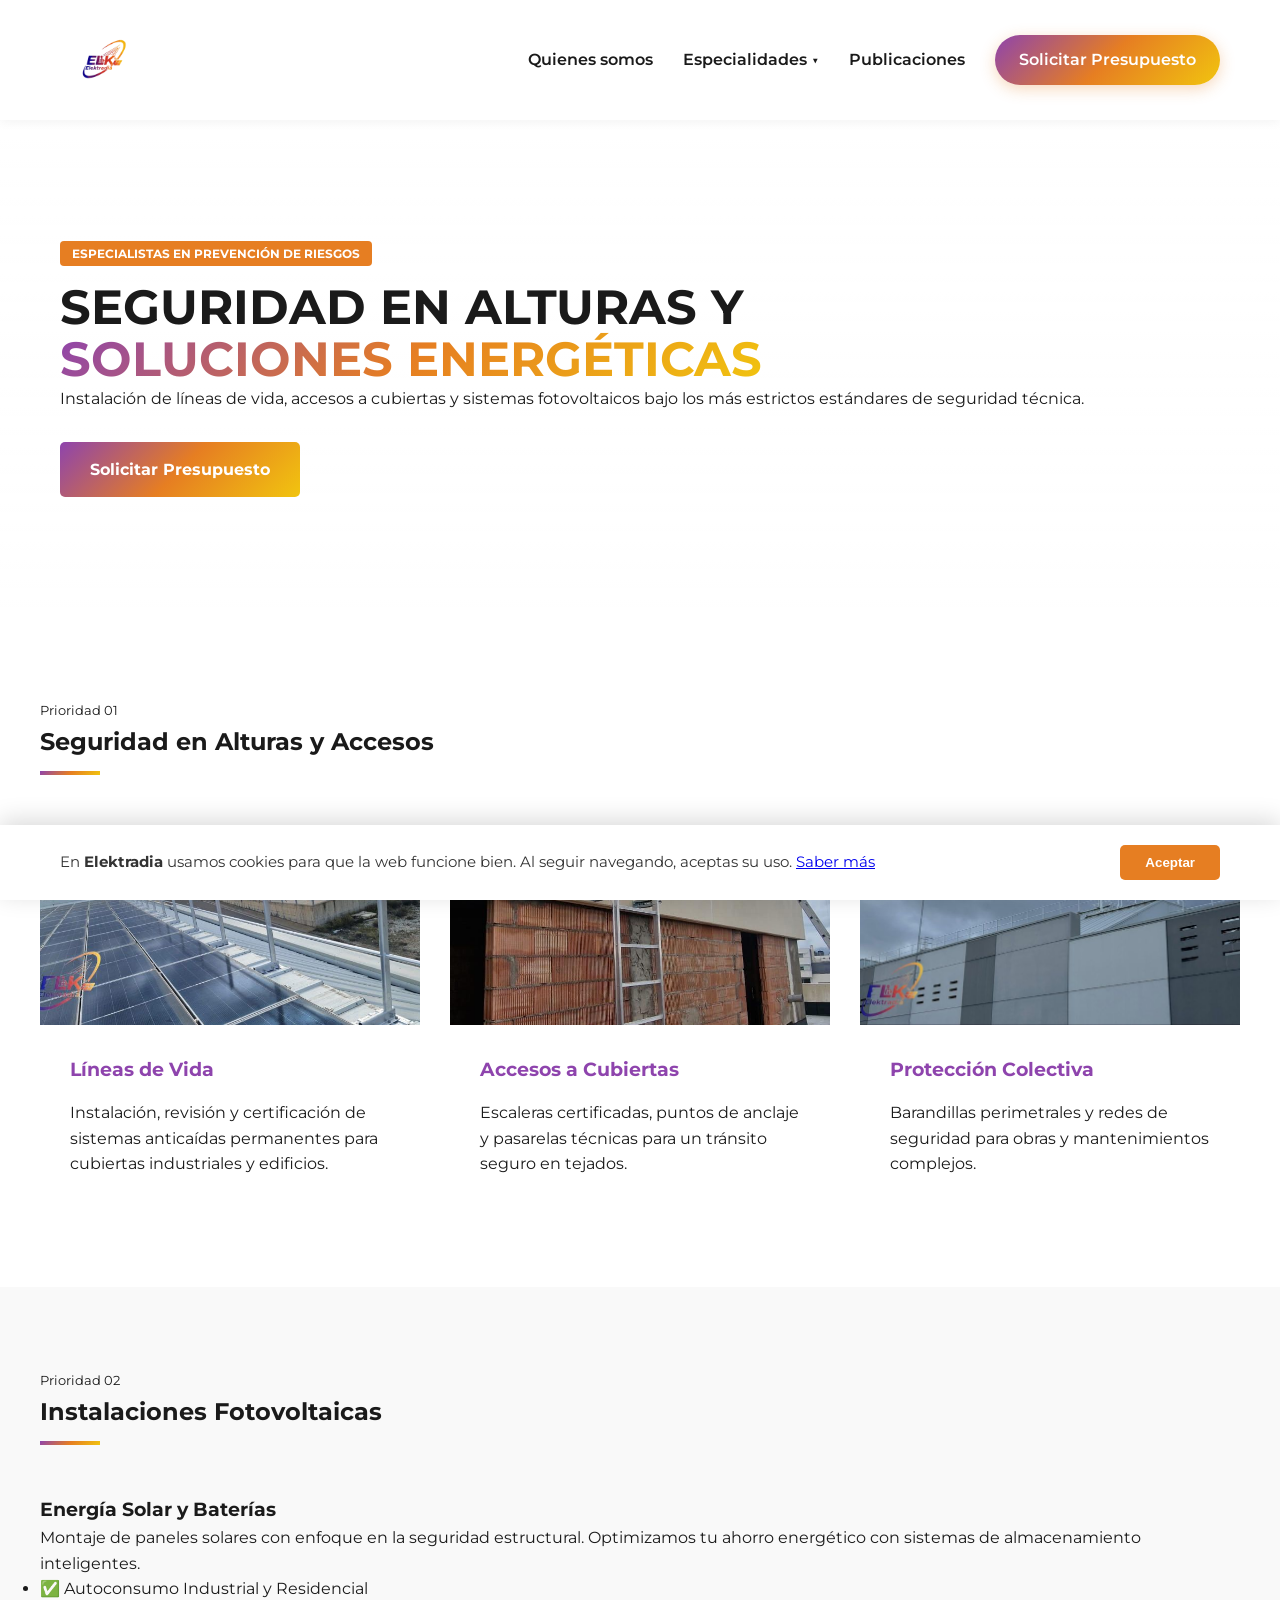
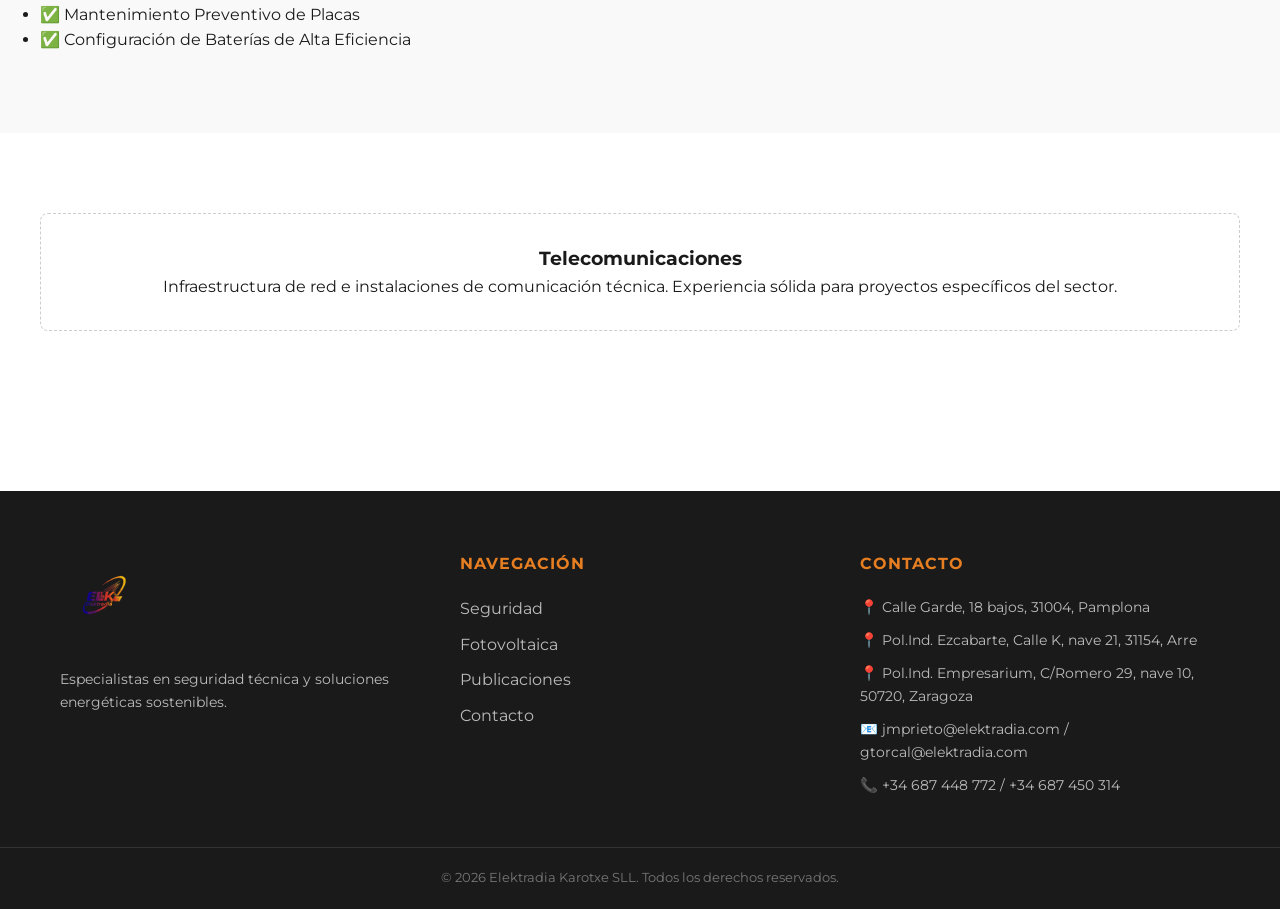
==== index.html @ c8936a76 "Add responsive stylesheet link to index.html" ====
<!DOCTYPE html>
<html lang="es">

<head>
    <meta charset="UTF-8">
    <meta name="viewport" content="width=device-width, initial-scale=1.0">
    <title>Elektradia Karotxe SLL | Seguridad y Energía</title>
    <link rel="stylesheet" href="style.css">
    <link rel="stylesheet" href="responsive.css">
    <link href="https://fonts.googleapis.com/css2?family=Montserrat:wght@400;700&display=swap" rel="stylesheet">
</head>

<body>

    <header>
        <nav class="container">
            <div class="logo-container">
                <a href="index.html">
                    <img src="img/logo.png" alt="Logo Elektradia Karotxe SLL" class="main-logo">
                </a>
            </div>
            <ul class="nav-links">
                <li><a href="quienes_somos.html">Quienes somos</a></li>

                <li class="menu-desplegable">
                    <a href="Especialidades.html">Especialidades<span class="flechita">▼</span></a>
                    <ul class="submenu">
                        <li><a href="seguridad.html">Seguridad en alturas</a></li>
                        <li><a href="fotovoltaica.html">Fotovoltaica</a></li>
                        <li><a href="telecomunicaciones.html">Telecomunicaciones</a></li>
                    </ul>
                </li>

                <li><a href="publicaciones.html">Publicaciones</a></li>
                <li><a href="contacto.html" class="btn-cta-nav">Solicitar Presupuesto</a></li>
            </ul>
        </nav>
    </header>

    <section class="hero">
        <div class="container hero-content">
            <span class="badge">Especialistas en Prevención de Riesgos</span>
            <h1>SEGURIDAD EN ALTURAS Y <br><span>SOLUCIONES ENERGÉTICAS</span></h1>
            <p>Instalación de líneas de vida, accesos a cubiertas y sistemas fotovoltaicos bajo los más estrictos
                estándares de seguridad técnica.</p>
            <div class="hero-actions">
                <a href="contacto.html" class="btn-primary">Solicitar Presupuesto</a>
            </div>
        </div>
    </section>

    <section id="seguridad" class="container section">
        <div class="section-title reveal">
            <small>Prioridad 01</small>
            <h2>Seguridad en Alturas y Accesos</h2>
            <div class="line"></div>
        </div>
        <div class="services-grid">
            <div class="service-card highlight reveal">
                <div class="card-image">
                    <img src="img/barandilla.jpg" alt="Instalacion de Lineas de vida">
                </div>
                <div class="card-content">
                    <h3>Líneas de Vida</h3>
                    <p>Instalación, revisión y certificación de sistemas anticaídas permanentes para cubiertas
                        industriales y edificios.</p>
                </div>
            </div>

            <div class="service-card highlight reveal">
                <div class="card-image">
                    <img src="img/acceso.jpg" alt="Acceso a cubiertas">
                </div>
                <div class="card-content">
                    <h3>Accesos a Cubiertas</h3>
                    <p>Escaleras certificadas, puntos de anclaje y pasarelas técnicas para un tránsito seguro en
                        tejados.</p>
                </div>
            </div>

            <div class="service-card highlight reveal">
                <div class="card-image">
                    <img src="img/protección.jpg" alt="protección">
                </div>
                <div class="card-content">
                    <h3>Protección Colectiva</h3>
                    <p>Barandillas perimetrales y redes de seguridad para obras y mantenimientos complejos.</p>
                </div>
            </div>
        </div>
    </section>

    <section id="fotovoltaica" class="bg-light">
        <div class="container section">
            <div class="section-title">
                <small>Prioridad 02</small>
                <h2>Instalaciones Fotovoltaicas</h2>
                <div class="line"></div>
            </div>
            <div class="solar-flex">
                <div class="solar-text">
                    <h3>Energía Solar y Baterías</h3>
                    <p>Montaje de paneles solares con enfoque en la seguridad estructural. Optimizamos tu ahorro
                        energético con sistemas de almacenamiento inteligentes.</p>
                    <ul class="check-list">
                        <li>✅ Autoconsumo Industrial y Residencial</li>
                        <li>✅ Mantenimiento Preventivo de Placas</li>
                        <li>✅ Configuración de Baterías de Alta Eficiencia</li>
                    </ul>
                </div>
            </div>
        </div>
    </section>

    <section id="telecom" class="container section">
        <div class="telecom-card">
            <h3>Telecomunicaciones</h3>
            <p>Infraestructura de red e instalaciones de comunicación técnica. Experiencia sólida para proyectos
                específicos del sector.</p>
        </div>
    </section>

    <footer class="main-footer">
        <div class="container footer-grid">
            <div class="footer-brand">
                <img src="img/logo.png" alt="Elektradia Logo" class="footer-logo">
                <p>Especialistas en seguridad técnica y soluciones energéticas sostenibles.</p>
            </div>

            <div class="footer-links">
                <h4>Navegación</h4>
                <ul>
                    <li><a href="seguridad.html">Seguridad</a></li>
                    <li><a href="fotovoltaica.html">Fotovoltaica</a></li>
                    <li><a href="publicaciones.html">Publicaciones</a></li>
                    <li><a href="contacto.html">Contacto</a></li>
                </ul>
            </div>

            <div class="footer-contact">
                <h4>Contacto</h4>
                <p>📍 Calle Garde, 18 bajos, 31004, Pamplona</p>
                <p>📍 Pol.Ind. Ezcabarte, Calle K, nave 21, 31154, Arre</p>
                <p>📍 Pol.Ind. Empresarium, C/Romero 29, nave 10, 50720, Zaragoza</p>
                <p>📧 jmprieto@elektradia.com / gtorcal@elektradia.com</p>
                <p>📞 +34 687 448 772 / +34 687 450 314</p>
            </div>
        </div>

        <div class="footer-bottom">
            <div class="container">
                <p>&copy; 2026 Elektradia Karotxe SLL. Todos los derechos reservados.</p>
            </div>
        </div>
    </footer>

    <script src="script.js"></script>

    <div id="cookies-propio" class="cookie-overlay">
        <div class="cookie-container">
            <div class="cookie-text">
                <p>En <strong>Elektradia</strong> usamos cookies para que la web funcione bien. Al seguir navegando,
                    aceptas su uso. <a href="https://www.linkedin.com" target="_blank">Saber más</a></p>
            </div>
            <div class="cookie-buttons">
                <button onclick="aceptarCookiesManual()" class="btn-aceptar">Aceptar</button>
            </div>
        </div>
    </div>
</body>

</html>
---- style.css ----
/* --- 1. PALETA DE COLORES Y VARIABLES --- */
:root {
    --purpura: #8e44ad;
    --naranja: #e67e22;
    --amarillo: #f1c40f;
    --gradiente-logo: linear-gradient(135deg, #8e44ad, #e67e22, #f1c40f);
    --oscuro: #1a1a1a;
    --gris-fondo: #f9f9f9;
    --blanco: #ffffff;
}

/* --- 2. RESET GENERAL --- */
* {
    margin: 0;
    padding: 0;
    box-sizing: border-box;
    scroll-behavior: smooth;
}

body {
    font-family: 'Montserrat', sans-serif;
    color: var(--oscuro);
    line-height: 1.6;
    background-color: var(--blanco);
}

.container {
    max-width: 1200px;
    margin: 0 auto;
    padding: 0 20px;
}

/* --- 3. HEADER Y NAVEGACIÓN (Corregido) --- */
header {
    background-color: var(--blanco);
    padding: 10px 0; /* Un poco menos de padding porque el logo ya es alto */
    position: sticky;
    top: 0;
    z-index: 1000;
    box-shadow: 0 2px 10px rgba(0,0,0,0.05);
}

nav.container {
    display: flex;
    justify-content: space-between; /* Esto empuja el logo a un lado y el menú al otro */
    align-items: center;
    height: 100px; /* Ajusta según el tamaño de tu logo */
}

/* LOGO: Aquí he subido el tamaño a 90px */
.main-logo {
    height: 90px; 
    width: auto;
    display: block;
    transition: transform 0.3s ease;
}

.main-logo:hover {
    transform: scale(1.05);
}

.nav-links {
    list-style: none;
    display: flex;
    align-items: center;
    gap: 30px;
}

.nav-links li a {
    text-decoration: none;
    color: var(--oscuro);
    font-weight: 600;
    font-size: 1rem;
    transition: color 0.3s;
}

.nav-links li a:hover {
    color: var(--naranja);
}

/* BOTÓN DE PRESUPUESTO */
.btn-cta-nav {
    background: var(--gradiente-logo); /* Usa el purpura, naranja y amarillo */
    color: white !important; /* Texto siempre blanco */
    padding: 12px 24px;
    border-radius: 50px; /* Bordes totalmente redondeados */
    font-weight: bold;
    text-decoration: none;
    transition: all 0.3s ease;
    display: inline-block;
    box-shadow: 0 4px 15px rgba(230, 126, 34, 0.3); /* Sombra suave naranja */
}

.btn-cta-nav:hover {
    transform: translateY(-2px); /* Pequeño salto hacia arriba */
    box-shadow: 0 6px 20px rgba(230, 126, 34, 0.4);
    filter: brightness(1.1); /* Brilla un poco más al pasar el ratón */
}

/* --- 4. HERO SECTION --- */
.hero {
    padding: 120px 0;
    background: linear-gradient(rgba(255,255,255,0.85), rgba(255,255,255,0.75)), 
                url('https://images.unsplash.com/photo-1541888946425-d81bb19240f5?q=80&w=1470&auto=format&fit=crop');
    background-size: cover;
    background-position: center;
}

.badge {
    background: var(--naranja);
    color: white;
    padding: 5px 12px;
    border-radius: 4px;
    font-size: 0.75rem;
    font-weight: bold;
    text-transform: uppercase;
}

.hero h1 {
    font-size: 3rem;
    margin-top: 15px;
    line-height: 1.1;
}

.hero h1 span {
    background: var(--gradiente-logo);
    -webkit-background-clip: text;
    -webkit-text-fill-color: transparent;
}

.hero-actions {
    margin-top: 30px;
}

.btn-primary {
    background: var(--gradiente-logo);
    color: white;
    padding: 15px 30px;
    text-decoration: none;
    border-radius: 5px;
    font-weight: bold;
    display: inline-block;
}

/* --- 5. SECCIONES Y SERVICIOS --- */
.section {
    padding: 80px 0;
}

.section-title {
    margin-bottom: 50px;
}

.line {
    width: 60px;
    height: 4px;
    background: var(--gradiente-logo);
    margin-top: 10px;
}

.services-grid {
    display: grid;
    grid-template-columns: repeat(auto-fit, minmax(300px, 1fr));
    gap: 30px;
}

/* --- ESTILOS PARA LAS IMÁGENES EN TARJETAS --- */

.service-card {
    padding: 0; /* Quitamos el padding general para que la imagen llegue al borde */
    overflow: hidden; /* Corta la imagen si sobresale de las esquinas redondeadas */
    display: flex;
    flex-direction: column;
}

.card-image {
    width: 100%;
    height: 200px; /* Altura fija para que todas las fotos se vean iguales */
    overflow: hidden;
}

.card-image img {
    width: 100%;
    height: 100%;
    object-fit: cover; /* Ajusta la foto sin deformarla */
    transition: transform 0.5s ease;
}

.service-card:hover .card-image img {
    transform: scale(1.1); /* Efecto de zoom al pasar el ratón */
}

.card-content {
    padding: 30px; /* Recuperamos el espacio para el texto */
}

.card-content h3 {
    margin-bottom: 15px;
    color: var(--purpura);
}



.bg-light { background-color: var(--gris-fondo); }

/* --- 6. TELECOM Y FOOTER --- */
.telecom-card {
    background: white;
    padding: 30px;
    border-radius: 8px;
    border: 1px dashed #ccc;
    text-align: center;
}

/* --- NUEVO FOOTER PROFESIONAL --- */
.main-footer {
    background-color: var(--oscuro);
    color: white;
    padding: 60px 0 20px;
    margin-top: 80px;
}

.footer-grid {
    display: grid;
    grid-template-columns: repeat(auto-fit, minmax(250px, 1fr));
    gap: 40px;
    margin-bottom: 40px;
}

.footer-logo {
    height: 90px;
    margin-bottom: 20px;
}

.footer-brand p {
    color: #bbb;
    font-size: 0.9rem;
}

.footer-links h4, .footer-contact h4 {
    color: var(--naranja);
    margin-bottom: 20px;
    text-transform: uppercase;
    font-size: 1rem;
    letter-spacing: 1px;
}

.footer-links ul {
    list-style: none;
}

.footer-links ul li {
    margin-bottom: 10px;
}

.footer-links ul li a {
    color: #bbb;
    text-decoration: none;
    transition: color 0.3s;
}

.footer-links ul li a:hover {
    color: var(--amarillo);
}

.footer-contact p {
    color: #bbb;
    margin-bottom: 10px;
    font-size: 0.9rem;
}

.footer-bottom {
    border-top: 1px solid #333;
    padding-top: 20px;
    text-align: center;
    color: #777;
    font-size: 0.8rem;
}

/* --- ANIMACIONES --- */

/* Estado inicial: Invisible y desplazado hacia abajo */
.reveal {
    opacity: 0;
    transform: translateY(30px);
    transition: all 0.8s ease-out;
}

/* Estado activo: Visible y en su posición original (se activará con JS) */
.reveal.active {
    opacity: 1;
    transform: translateY(0);
}

/* Un pequeño retraso para que las tarjetas de servicios aparezcan una tras otra */
.services-grid .service-card:nth-child(2) { transition-delay: 0.2s; }
.services-grid .service-card:nth-child(3) { transition-delay: 0.4s; }

/* --- 7. RESPONSIVE --- */
@media (max-width: 768px) {
    .main-logo { height: 60px; }
    .hero h1 { font-size: 2rem; }
    nav.container { flex-direction: column; gap: 20px; }
}






/* --- ESTILOS AVISO DE COOKIES --- */
.cookie-banner {
    position: fixed;
    bottom: 0;
    left: 0;
    width: 100%;
    background: rgba(26, 26, 26, 0.95);
    color: white;
    padding: 20px 0;
    z-index: 9999;
    display: none; /* Solo se ve si el JS lo dice */
}

.cookie-content {
    max-width: 1200px;
    margin: 0 auto;
    display: flex;
    justify-content: space-between;
    align-items: center;
    padding: 0 20px;
}

.cookie-content p {
    font-size: 0.9rem;
    margin: 0;
    padding-right: 20px;
}

.cookie-content a {
    color: var(--naranja); /* Usando tu color de marca */
    text-decoration: underline;
}

.btn-cookie {
    background: var(--gradiente-logo); /* Aplicando tu gradiente */
    color: white;
    border: none;
    padding: 10px 25px;
    border-radius: 5px;
    cursor: pointer;
    font-weight: bold;
    white-space: nowrap;
    transition: transform 0.2s;
}

.btn-cookie:hover {
    transform: scale(1.05);
}

/* Ajuste para móviles */
@media (max-width: 768px) {
    .cookie-content {
        flex-direction: column;
        text-align: center;
        gap: 15px;
    }
}


.especialidades-container {
    max-width: 800px;
    margin: 40px auto;
}

.acordeon-item {
    border-bottom: 1px solid #eee;
    padding: 15px 0;
    cursor: pointer;
}

/* El título del desplegable */
summary {
    list-style: none; /* Quita la flecha por defecto */
    display: flex;
    justify-content: space-between;
    align-items: center;
    font-size: 1.2rem;
    font-weight: 700;
    color: var(--oscuro);
    padding: 10px;
}

.nav-links li a.active {
    color: var(--purpura);
    border-bottom: 2px solid var(--purpura);
}

/* --- ESTILOS PARA EL MENÚ DESPLEGABLE EN LISTA --- */

.menu-desplegable {
    position: relative; /* Necesario para posicionar el submenú */
}

.submenu {
    position: absolute;
    top: 100%; /* Aparece justo debajo del padre */
    left: 0;
    background-color: var(--blanco);
    box-shadow: 0 8px 15px rgba(0,0,0,0.1);
    list-style: none;
    padding: 10px 0;
    min-width: 220px;
    border-radius: 8px;
    display: none; /* Escondido por defecto */
    z-index: 1000;
}

.submenu li {
    width: 100%;
    padding: 0;
}

.submenu li a {
    color: var(--oscuro) !important;
    padding: 10px 20px !important;
    display: block;
    font-size: 0.9rem;
    border-bottom: none !important; /* Quitamos el subrayado púrpura aquí */
}

.submenu li a:hover {
    background-color: var(--gris-fondo);
    color: var(--purpura) !important;
}

/* El truco mágico: al pasar el ratón por el padre, se muestra el hijo */
.menu-desplegable:hover .submenu {
    display: block;
    animation: fadeIn 0.3s ease;
}

.flechita {
    font-size: 0.7rem;
    margin-left: 5px;
    vertical-align: middle;
}

@keyframes fadeIn {
    from { opacity: 0; transform: translateY(10px); }
    to { opacity: 1; transform: translateY(0); }
}

/* --- NUEVA CABECERA DE SECCIÓN IMPACTANTE --- */

.header-impactante {
    position: relative;
    height: 400px; /* Altura fija para que la foto panorámica encaje */
    overflow: hidden;
    display: flex;
    align-items: flex-end; /* Pone el texto en la parte inferior */
    padding-bottom: 60px;
}

.img-banner {
    position: absolute;
    top: 0;
    left: 0;
    width: 100%;
    height: 100%;
    object-fit: cover; /* Ajusta la foto sin deformarla */
    z-index: 1;
}

.overlay-profundo {
    position: absolute;
    top: 0;
    left: 0;
    width: 100%;
    height: 100%;
    background: linear-gradient(rgba(0,0,0,0.1), rgba(0,0,0,0.6)); /* Gradiente oscuro para que el menú y el texto se lean */
    z-index: 2;
}

.contenido-banner {
    position: relative;
    z-index: 3;
    color: white; /* Texto blanco sobre el fondo oscuro */
    text-shadow: 0 2px 5px rgba(0,0,0,0.3); /* Sombra para que se lea perfecto */
}

.contenido-banner .section-title small {
    color: var(--naranja); /* Resaltamos el pequeño texto */
}

.contenido-banner h2 {
    font-size: 2.8rem;
    color: white;
}

.contenido-banner .line {
    background: var(--naranja); /* Usamos el color de marca */
}

.contenido-banner p {
    font-size: 1.3rem;
    max-width: 600px;
    margin-top: 15px;
    font-weight: 600;
}

/* Ajustes para móviles */
@media (max-width: 768px) {
    .header-impactante { height: 300px; }
    .contenido-banner h2 { font-size: 2rem; }
    .contenido-banner p { font-size: 1rem; }
}

.cookie-overlay {
    position: fixed;
    bottom: -150px; /* Escondido al principio */
    left: 0;
    width: 100%;
    background: #ffffff;
    box-shadow: 0 -5px 25px rgba(0,0,0,0.15);
    z-index: 10000; /* Por encima de TODO */
    padding: 20px 0;
    transition: bottom 0.6s ease-in-out;
}

.cookie-overlay.show {
    bottom: 0; /* Aparece al añadir la clase */
}

.cookie-container {
    max-width: 1200px;
    margin: 0 auto;
    display: flex;
    justify-content: space-between;
    align-items: center;
    padding: 0 20px;
    gap: 20px;
}

.cookie-text p {
    font-size: 0.95rem;
    color: #333;
    margin: 0;
}

.btn-aceptar {
    background: var(--naranja);
    color: white;
    border: none;
    padding: 10px 25px;
    border-radius: 5px;
    font-weight: bold;
    cursor: pointer;
    transition: 0.3s;
}

.btn-aceptar:hover {
    background: var(--purpura);
}

@media (max-width: 768px) {
    .cookie-container { flex-direction: column; text-align: center; }
}
---- responsive.css ----
/* --- CSS ESPECÍFICO PARA MÓVILES (Ancho < 768px) --- */
@media (max-width: 767px) {

    /* --- 1. HEADER Y NAVEGACIÓN --- */
    header {
        padding: 10px 0; /* Menos espacio arriba/abajo */
    }

    nav.container {
        flex-direction: column; /* Apila el logo y el menú uno sobre otro */
        height: auto; /* Que el nav crezca según el contenido */
        gap: 15px; /* Separación entre logo y menú */
        text-align: center;
    }

    /* LOGO: Que sea grande y centrado en móvil */
    .logo-container {
        display: flex;
        justify-content: center; /* Centra el logo */
        width: 100%;
    }

    .main-logo {
        height: 60px; /* Tamaño decente en móvil */
        width: auto;
    }

    /* MENÚ: Que no se pegue al logo y se vea como una lista limpia */
    .nav-links {
        flex-direction: column; /* Apila los enlaces en vertical */
        gap: 10px; /* Separación entre ellos */
        padding: 10px 0;
        width: 100%;
    }

    .nav-links li a {
        font-size: 0.95rem; /* Un poco más pequeño para que quepa */
        display: block; /* Ocupa todo el ancho para que sea fácil pulsar con el dedo */
    }

    /* BOTÓN PRESUPUESTO: Que no flote, que se adapte */
    .btn-cta-nav {
        display: inline-block;
        margin-top: 10px;
        padding: 10px 20px;
        width: 90%; /* Que ocupe casi todo el ancho */
        text-align: center;
    }

    /* --- 2. BANNER DE COOKIES --- */
    /* Lo que pasaba es que no tenía z-index o se veía cortado */
    .cookie-overlay {
        position: fixed;
        bottom: 0;
        left: 0;
        width: 100%;
        padding: 15px 0;
        z-index: 99999; /* Por encima de TODO */
        box-shadow: 0 -3px 15px rgba(0,0,0,0.2);
    }

    .cookie-container {
        flex-direction: column; /* Texto arriba, botón abajo */
        text-align: center;
        gap: 15px; /* Separación entre texto y botón */
        padding: 0 15px;
    }

    .cookie-text p {
        font-size: 0.85rem; /* Un poco más pequeño para que no ocupe 4 líneas */
        line-height: 1.3;
        margin: 0;
    }

    .btn-aceptar {
        width: 80%; /* Botón grande y centrado para fácil pulsación */
        padding: 12px 0;
        text-align: center;
    }

    /* --- 3. SECCIONES (Para evitar desbordes) --- */
    .container {
        max-width: 100%; /* Ocupa todo el ancho */
        padding: 0 15px; /* Margen interior ligero a los lados */
    }

    .card-content h3 {
        font-size: 1.1rem; /* Título de tarjeta más pequeño */
    }
}
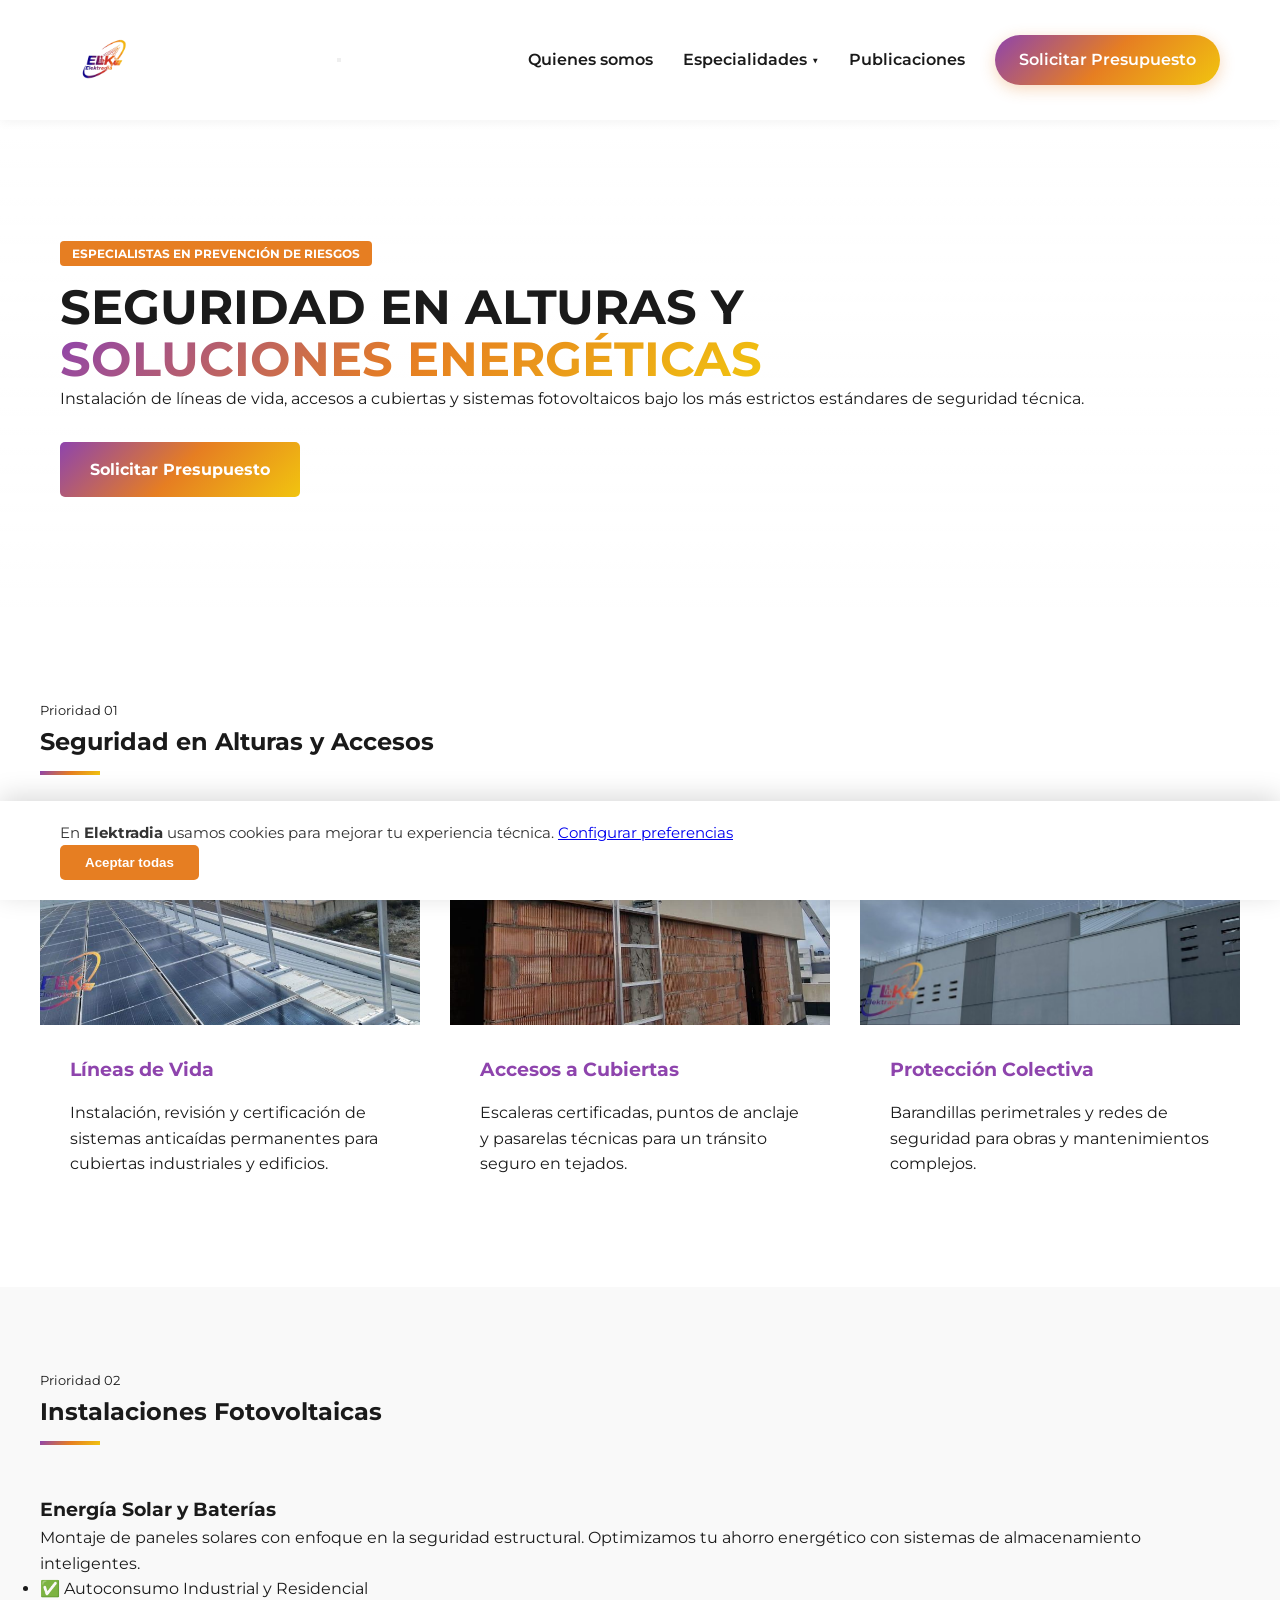
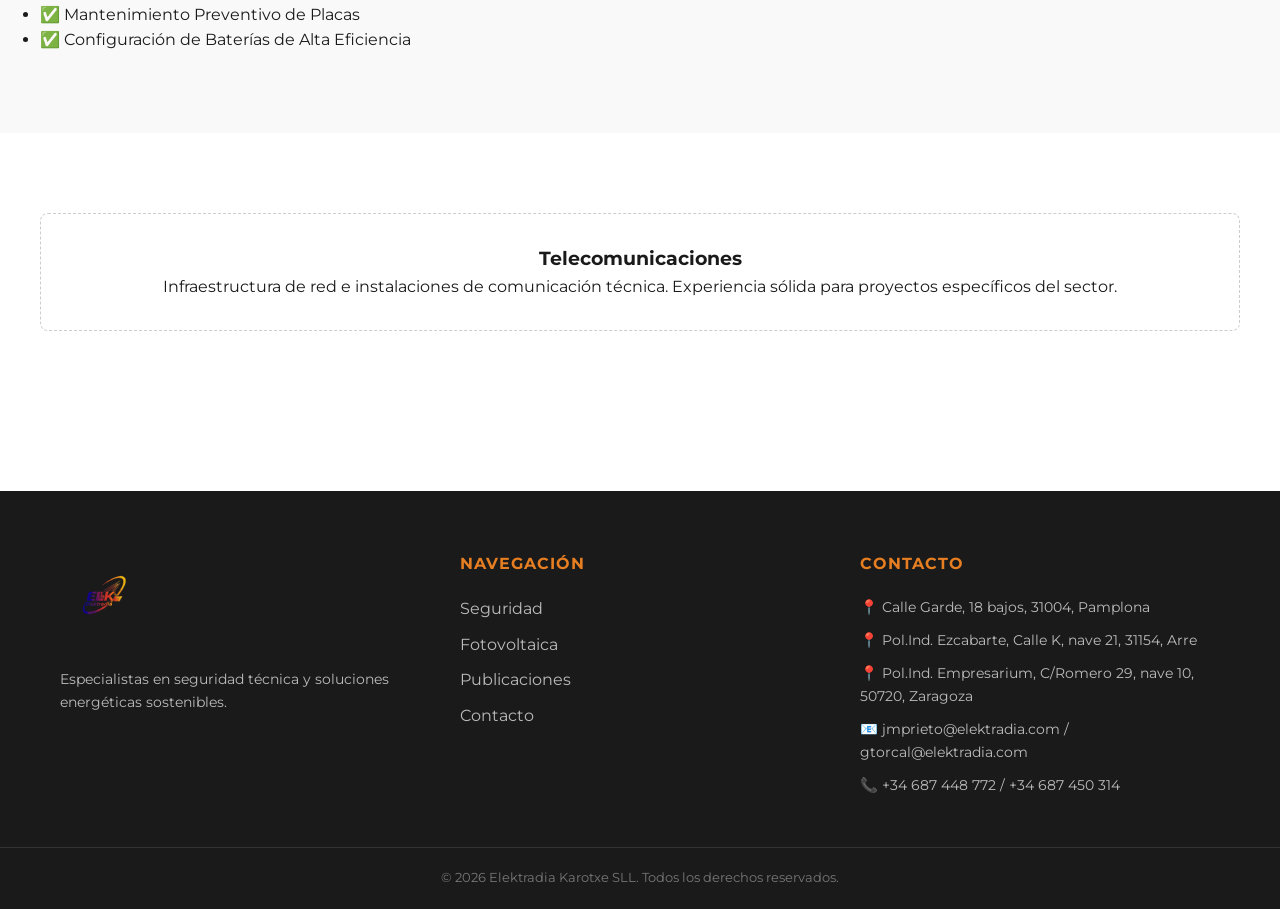
==== commit 71d66b48: "Add Cookiebot script and update cookie consent UI" ====
--- a/index.html
+++ b/index.html
@@ -5,6 +5,10 @@
     <meta charset="UTF-8">
     <meta name="viewport" content="width=device-width, initial-scale=1.0">
     <title>Elektradia Karotxe SLL | Seguridad y Energía</title>
+
+    <script id="Cookiebot" src="https://consent.cookiebot.com/uc.js" data-cbid="79af5a29-07b3-466b-820f-ba06a5086ef7"
+        type="text/javascript"></script>
+
     <link rel="stylesheet" href="style.css">
     <link rel="stylesheet" href="responsive.css">
     <link href="https://fonts.googleapis.com/css2?family=Montserrat:wght@400;700&display=swap" rel="stylesheet">
@@ -19,9 +23,15 @@
                     <img src="img/logo.png" alt="Logo Elektradia Karotxe SLL" class="main-logo">
                 </a>
             </div>
-            <ul class="nav-links">
+
+            <button class="menu-toggle" id="mobile-menu" aria-label="Abrir menú">
+                <span></span>
+                <span></span>
+                <span></span>
+            </button>
+
+            <ul class="nav-links" id="nav-list">
                 <li><a href="quienes_somos.html">Quienes somos</a></li>
-
                 <li class="menu-desplegable">
                     <a href="Especialidades.html">Especialidades<span class="flechita">▼</span></a>
                     <ul class="submenu">
@@ -30,7 +40,6 @@
                         <li><a href="telecomunicaciones.html">Telecomunicaciones</a></li>
                     </ul>
                 </li>
-
                 <li><a href="publicaciones.html">Publicaciones</a></li>
                 <li><a href="contacto.html" class="btn-cta-nav">Solicitar Presupuesto</a></li>
             </ul>
@@ -158,12 +167,30 @@
 
     <div id="cookies-propio" class="cookie-overlay">
         <div class="cookie-container">
-            <div class="cookie-text">
-                <p>En <strong>Elektradia</strong> usamos cookies para que la web funcione bien. Al seguir navegando,
-                    aceptas su uso. <a href="https://www.linkedin.com" target="_blank">Saber más</a></p>
+            <div class="cookie-main-content">
+                <div class="cookie-text">
+                    <p>En <strong>Elektradia</strong> usamos cookies para mejorar tu experiencia técnica.
+                        <a href="javascript:void(0)" onclick="toggleAjustes()">Configurar preferencias</a>
+                    </p>
+                </div>
+                <div class="cookie-buttons">
+                    <button onclick="aceptarCookiesManual(true)" class="btn-aceptar">Aceptar todas</button>
+                </div>
             </div>
-            <div class="cookie-buttons">
-                <button onclick="aceptarCookiesManual()" class="btn-aceptar">Aceptar</button>
+
+            <div id="cookie-ajustes" class="cookie-settings" style="display: none;">
+                <div class="settings-grid">
+                    <div class="setting-item">
+                        <span><strong>Necesarias</strong> (Siempre activas)</span>
+                        <label class="switch"><input type="checkbox" checked disabled><span
+                                class="slider"></span></label>
+                    </div>
+                    <div class="setting-item">
+                        <span><strong>Estadísticas</strong> (Google Analytics)</span>
+                        <label class="switch"><input type="checkbox" id="chk-stats"><span class="slider"></span></label>
+                    </div>
+                </div>
+                <button onclick="aceptarCookiesManual(false)" class="btn-guardar">Guardar selección</button>
             </div>
         </div>
     </div>
--- a/responsive.css
+++ b/responsive.css
@@ -1,90 +1,68 @@
-/* --- CSS ESPECÍFICO PARA MÓVILES (Ancho < 768px) --- */
-@media (max-width: 767px) {
-
-    /* --- 1. HEADER Y NAVEGACIÓN --- */
-    header {
-        padding: 10px 0; /* Menos espacio arriba/abajo */
-    }
-
+@media (max-width: 768px) {
+    /* 1. Header y Logo más compacto */
     nav.container {
-        flex-direction: column; /* Apila el logo y el menú uno sobre otro */
-        height: auto; /* Que el nav crezca según el contenido */
-        gap: 15px; /* Separación entre logo y menú */
-        text-align: center;
-    }
-
-    /* LOGO: Que sea grande y centrado en móvil */
-    .logo-container {
-        display: flex;
-        justify-content: center; /* Centra el logo */
-        width: 100%;
+        height: 70px !important;
+        flex-direction: row !important; /* Mantiene logo a un lado y menú al otro */
+        justify-content: space-between !important;
+        padding: 0 15px !important;
     }
 
     .main-logo {
-        height: 60px; /* Tamaño decente en móvil */
-        width: auto;
+        height: 45px !important;
     }
 
-    /* MENÚ: Que no se pegue al logo y se vea como una lista limpia */
-    .nav-links {
-        flex-direction: column; /* Apila los enlaces en vertical */
-        gap: 10px; /* Separación entre ellos */
-        padding: 10px 0;
-        width: 100%;
+    /* 2. El Botón de las 3 rayitas */
+    .menu-toggle {
+        display: flex !important;
+        flex-direction: column;
+        gap: 5px;
+        background: none;
+        border: none;
+        cursor: pointer;
     }
 
-    .nav-links li a {
-        font-size: 0.95rem; /* Un poco más pequeño para que quepa */
-        display: block; /* Ocupa todo el ancho para que sea fácil pulsar con el dedo */
+    .menu-toggle span {
+        width: 25px;
+        height: 3px;
+        background: #1a1a1a;
+        border-radius: 2px;
+        transition: 0.3s;
     }
 
-    /* BOTÓN PRESUPUESTO: Que no flote, que se adapte */
-    .btn-cta-nav {
-        display: inline-block;
-        margin-top: 10px;
-        padding: 10px 20px;
-        width: 90%; /* Que ocupe casi todo el ancho */
-        text-align: center;
+    /* 3. El Menú que aparece desde el lado */
+    .nav-links {
+        position: fixed;
+        top: 0;
+        right: -100%; /* Escondido a la derecha */
+        height: 100vh;
+        width: 250px;
+        background: white;
+        flex-direction: column !important;
+        align-items: flex-start !important;
+        padding: 80px 30px !important;
+        gap: 20px !important;
+        transition: 0.4s ease-in-out;
+        box-shadow: -5px 0 15px rgba(0,0,0,0.1);
+        z-index: 2000;
     }
 
-    /* --- 2. BANNER DE COOKIES --- */
-    /* Lo que pasaba es que no tenía z-index o se veía cortado */
-    .cookie-overlay {
-        position: fixed;
-        bottom: 0;
-        left: 0;
-        width: 100%;
-        padding: 15px 0;
-        z-index: 99999; /* Por encima de TODO */
-        box-shadow: 0 -3px 15px rgba(0,0,0,0.2);
+    .nav-links.show {
+        right: 0; /* Se muestra al activar 'show' */
     }
 
-    .cookie-container {
-        flex-direction: column; /* Texto arriba, botón abajo */
-        text-align: center;
-        gap: 15px; /* Separación entre texto y botón */
-        padding: 0 15px;
+    /* 4. Cookies "Slim" para que no molesten */
+    .cookie-overlay {
+        padding: 10px 0 !important;
     }
-
+    
     .cookie-text p {
-        font-size: 0.85rem; /* Un poco más pequeño para que no ocupe 4 líneas */
-        line-height: 1.3;
-        margin: 0;
+        font-size: 0.75rem !important;
+        margin-bottom: 10px;
     }
 
     .btn-aceptar {
-        width: 80%; /* Botón grande y centrado para fácil pulsación */
-        padding: 12px 0;
-        text-align: center;
+        padding: 8px 20px !important;
+        font-size: 0.8rem !important;
+        width: auto !important;
     }
-
-    /* --- 3. SECCIONES (Para evitar desbordes) --- */
-    .container {
-        max-width: 100%; /* Ocupa todo el ancho */
-        padding: 0 15px; /* Margen interior ligero a los lados */
-    }
-
-    .card-content h3 {
-        font-size: 1.1rem; /* Título de tarjeta más pequeño */
-    }
-}+}
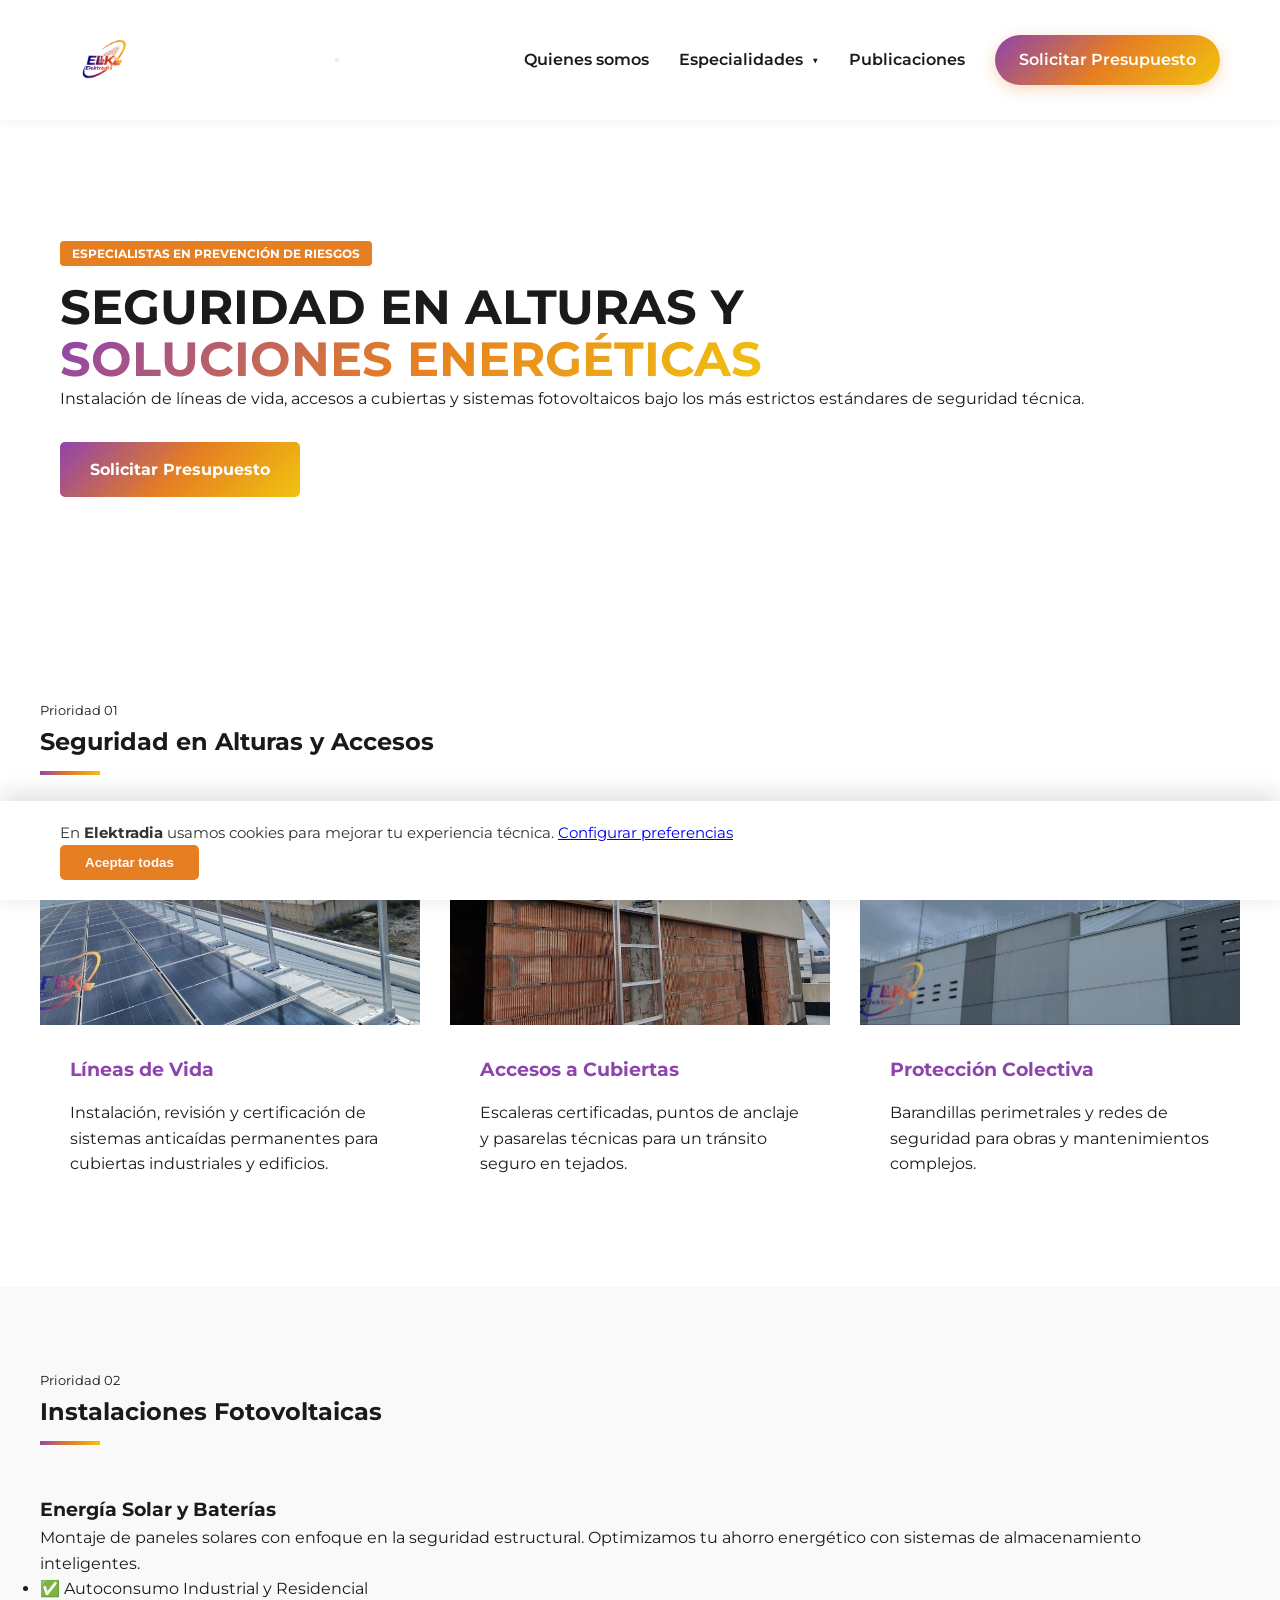
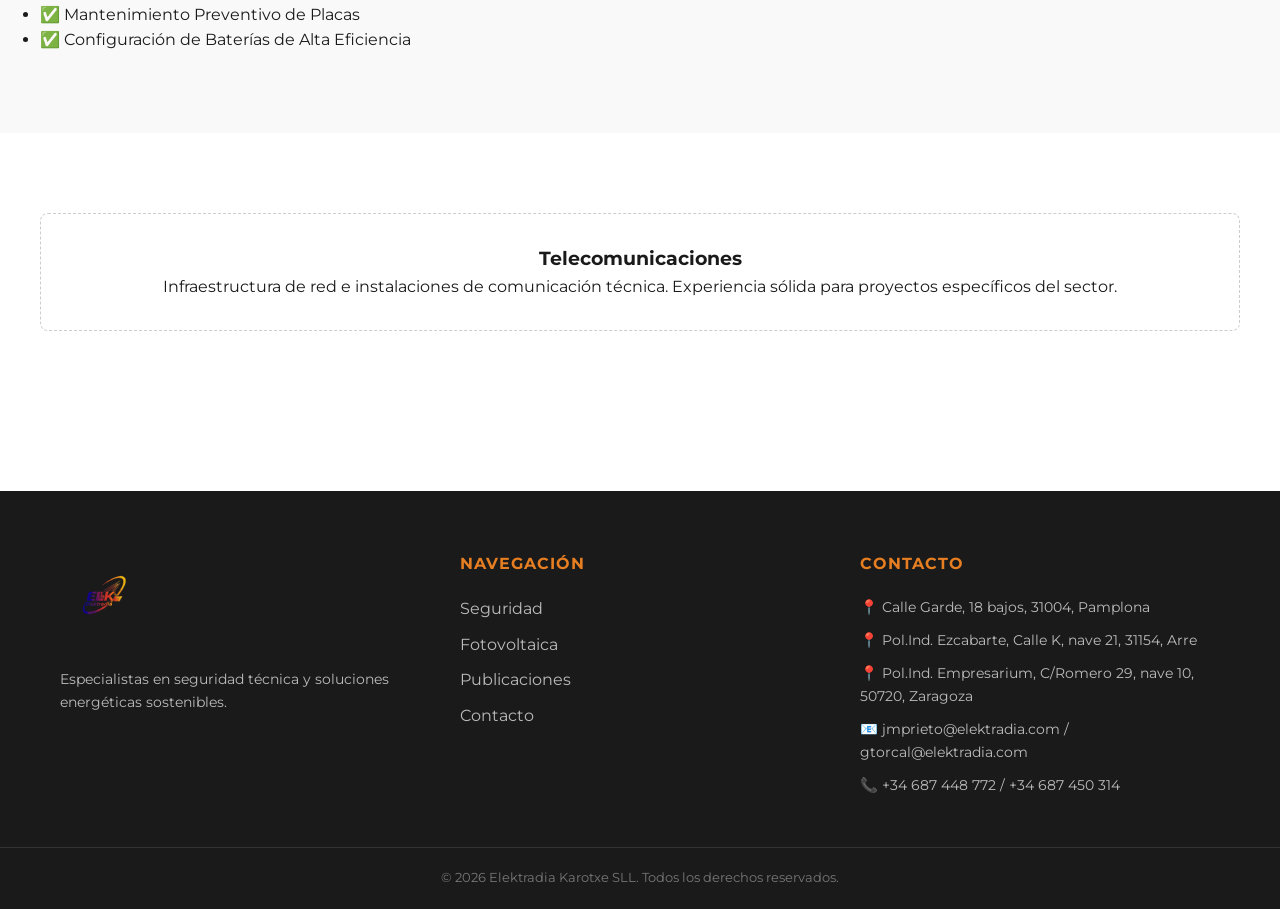
==== commit d7f7c567: "Update navigation link for Especialidades" ====
--- a/index.html
+++ b/index.html
@@ -33,7 +33,7 @@
             <ul class="nav-links" id="nav-list">
                 <li><a href="quienes_somos.html">Quienes somos</a></li>
                 <li class="menu-desplegable">
-                    <a href="Especialidades.html">Especialidades<span class="flechita">▼</span></a>
+                    <a href="javascript:void(0)" id="toggle-especialidades">Especialidades <span class="flechita">▼</span></a>
                     <ul class="submenu">
                         <li><a href="seguridad.html">Seguridad en alturas</a></li>
                         <li><a href="fotovoltaica.html">Fotovoltaica</a></li>
--- a/responsive.css
+++ b/responsive.css
@@ -1,4 +1,23 @@
 @media (max-width: 768px) {
+
+    .menu-toggle.is-active span:nth-child(1) {
+        transform: translateY(8px) rotate(45deg);
+        background: var(--naranja) !important;
+    }
+
+    .menu-toggle.is-active span:nth-child(2) {
+        opacity: 0;
+    }
+
+    .menu-toggle.is-active span:nth-child(3) {
+        transform: translateY(-8px) rotate(-45deg);
+        background: var(--naranja) !important;
+    }
+
+    .menu-toggle.is-active span {
+        background: var(--naranja) !important; /* O el color que prefieras para que se vea claro */
+    }
+    
     /* 1. Header y Logo más compacto */
     nav.container {
         height: 70px !important;
@@ -19,6 +38,10 @@
         background: none;
         border: none;
         cursor: pointer;
+        position: fixed !important; /* SE QUEDA FIJO AL NAVEGAR */
+        top: 25px;
+        right: 20px;
+        z-index: 10000 !important; /* EL VALOR MÁS ALTO */
     }
 
     .menu-toggle span {
@@ -33,21 +56,39 @@
     .nav-links {
         position: fixed;
         top: 0;
-        right: -100%; /* Escondido a la derecha */
+        right: -100%; /* ESCONDIDO */
         height: 100vh;
-        width: 250px;
+        width: 280px;
         background: white;
         flex-direction: column !important;
         align-items: flex-start !important;
-        padding: 80px 30px !important;
-        gap: 20px !important;
+        padding: 100px 30px !important; /* ESPACIO PARA QUE LA X NO TAPE EL TEXTO */
+        gap: 25px !important;
         transition: 0.4s ease-in-out;
         box-shadow: -5px 0 15px rgba(0,0,0,0.1);
-        z-index: 2000;
+        z-index: 9999 !important; /* POR DEBAJO DE LA X */
+    }
+
+    .submenu {
+        display: none; /* Por defecto escondido */
+        list-style: none;
+        padding-left: 20px;
+        background: #f4f4f4;
+    }
+
+    /* Cuando el padre tenga la clase 'open', mostramos el hijo */
+    .menu-desplegable.open .submenu {
+        display: block !important;
+    }
+    
+    /* Opcional: que la flechita gire al abrir */
+    .menu-desplegable.open .flechita {
+        transform: rotate(180deg);
+        display: inline-block;
     }
 
     .nav-links.show {
-        right: 0; /* Se muestra al activar 'show' */
+        right: 0; /* APARECE */
     }
 
     /* 4. Cookies "Slim" para que no molesten */
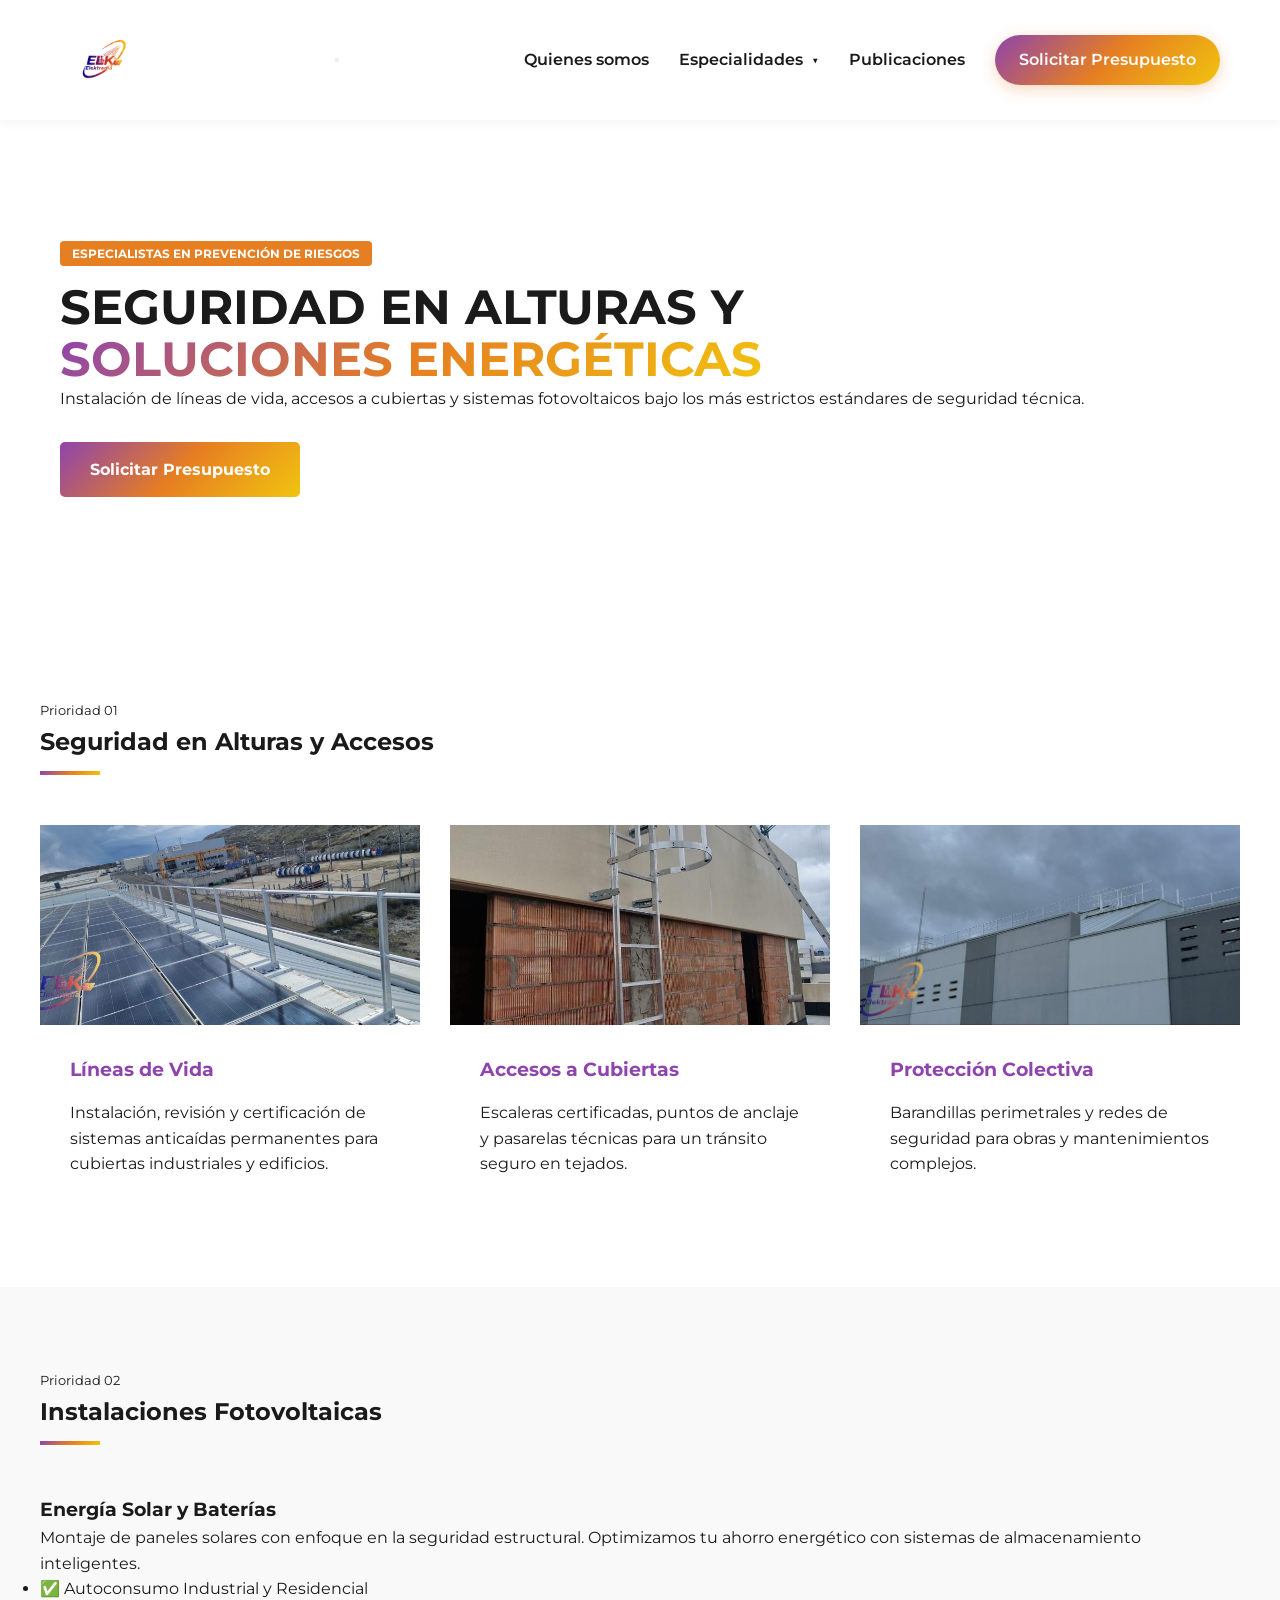
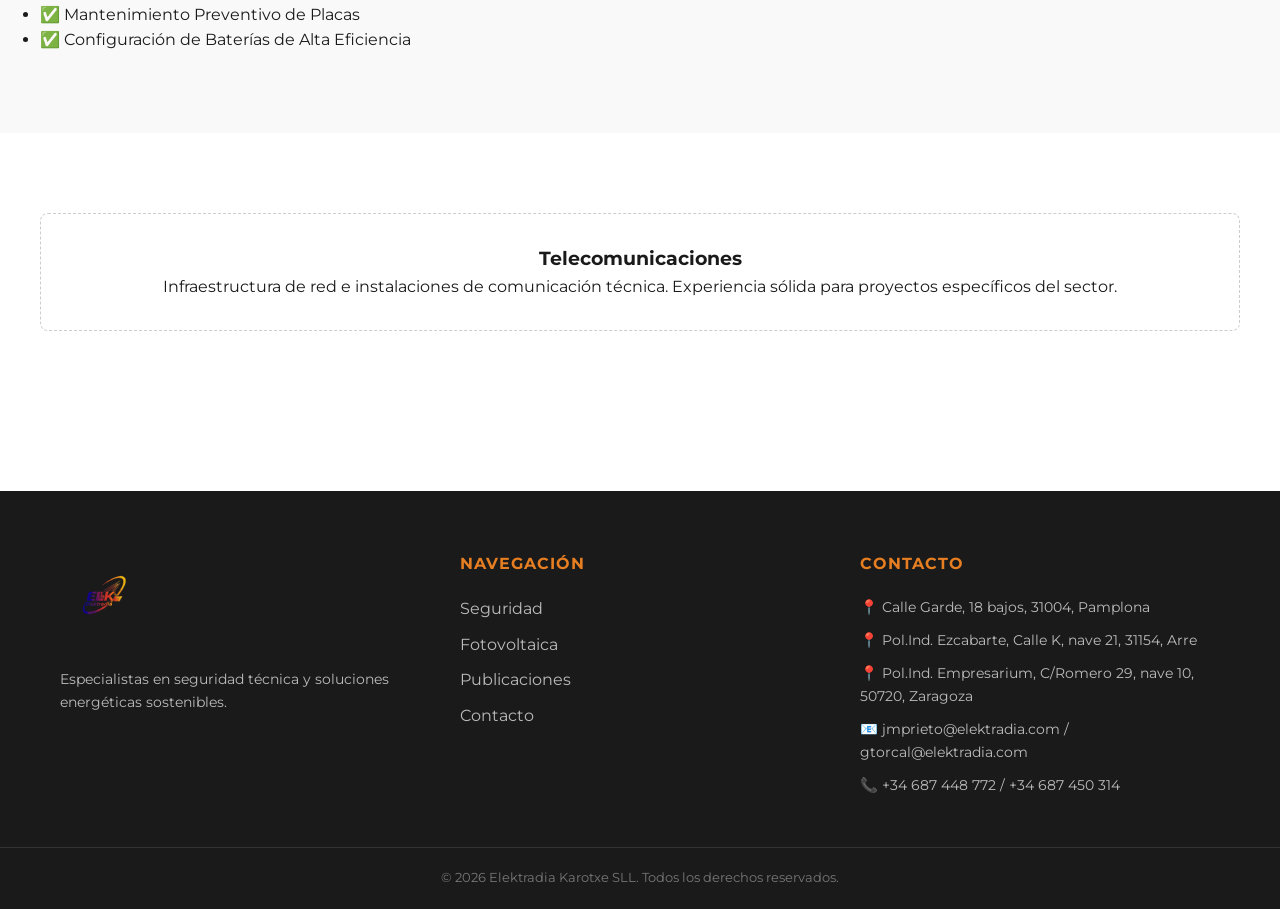
==== commit 3a802b85: "Update index.html" ====
--- a/index.html
+++ b/index.html
@@ -165,35 +165,6 @@
 
     <script src="script.js"></script>
 
-    <div id="cookies-propio" class="cookie-overlay">
-        <div class="cookie-container">
-            <div class="cookie-main-content">
-                <div class="cookie-text">
-                    <p>En <strong>Elektradia</strong> usamos cookies para mejorar tu experiencia técnica.
-                        <a href="javascript:void(0)" onclick="toggleAjustes()">Configurar preferencias</a>
-                    </p>
-                </div>
-                <div class="cookie-buttons">
-                    <button onclick="aceptarCookiesManual(true)" class="btn-aceptar">Aceptar todas</button>
-                </div>
-            </div>
-
-            <div id="cookie-ajustes" class="cookie-settings" style="display: none;">
-                <div class="settings-grid">
-                    <div class="setting-item">
-                        <span><strong>Necesarias</strong> (Siempre activas)</span>
-                        <label class="switch"><input type="checkbox" checked disabled><span
-                                class="slider"></span></label>
-                    </div>
-                    <div class="setting-item">
-                        <span><strong>Estadísticas</strong> (Google Analytics)</span>
-                        <label class="switch"><input type="checkbox" id="chk-stats"><span class="slider"></span></label>
-                    </div>
-                </div>
-                <button onclick="aceptarCookiesManual(false)" class="btn-guardar">Guardar selección</button>
-            </div>
-        </div>
-    </div>
 </body>
 
 </html>
--- a/responsive.css
+++ b/responsive.css
@@ -70,15 +70,16 @@
     }
 
     .submenu {
-        display: none; /* Por defecto escondido */
-        list-style: none;
-        padding-left: 20px;
-        background: #f4f4f4;
+        display: none !important; 
+        width: 100%;
+        padding-left: 20px !important;
+        background: #f9f9f9;
     }
 
-    /* Cuando el padre tenga la clase 'open', mostramos el hijo */
+    /* Solo se muestra cuando el padre tiene la clase .open */
     .menu-desplegable.open .submenu {
         display: block !important;
+        margin-top: 10px;
     }
     
     /* Opcional: que la flechita gire al abrir */
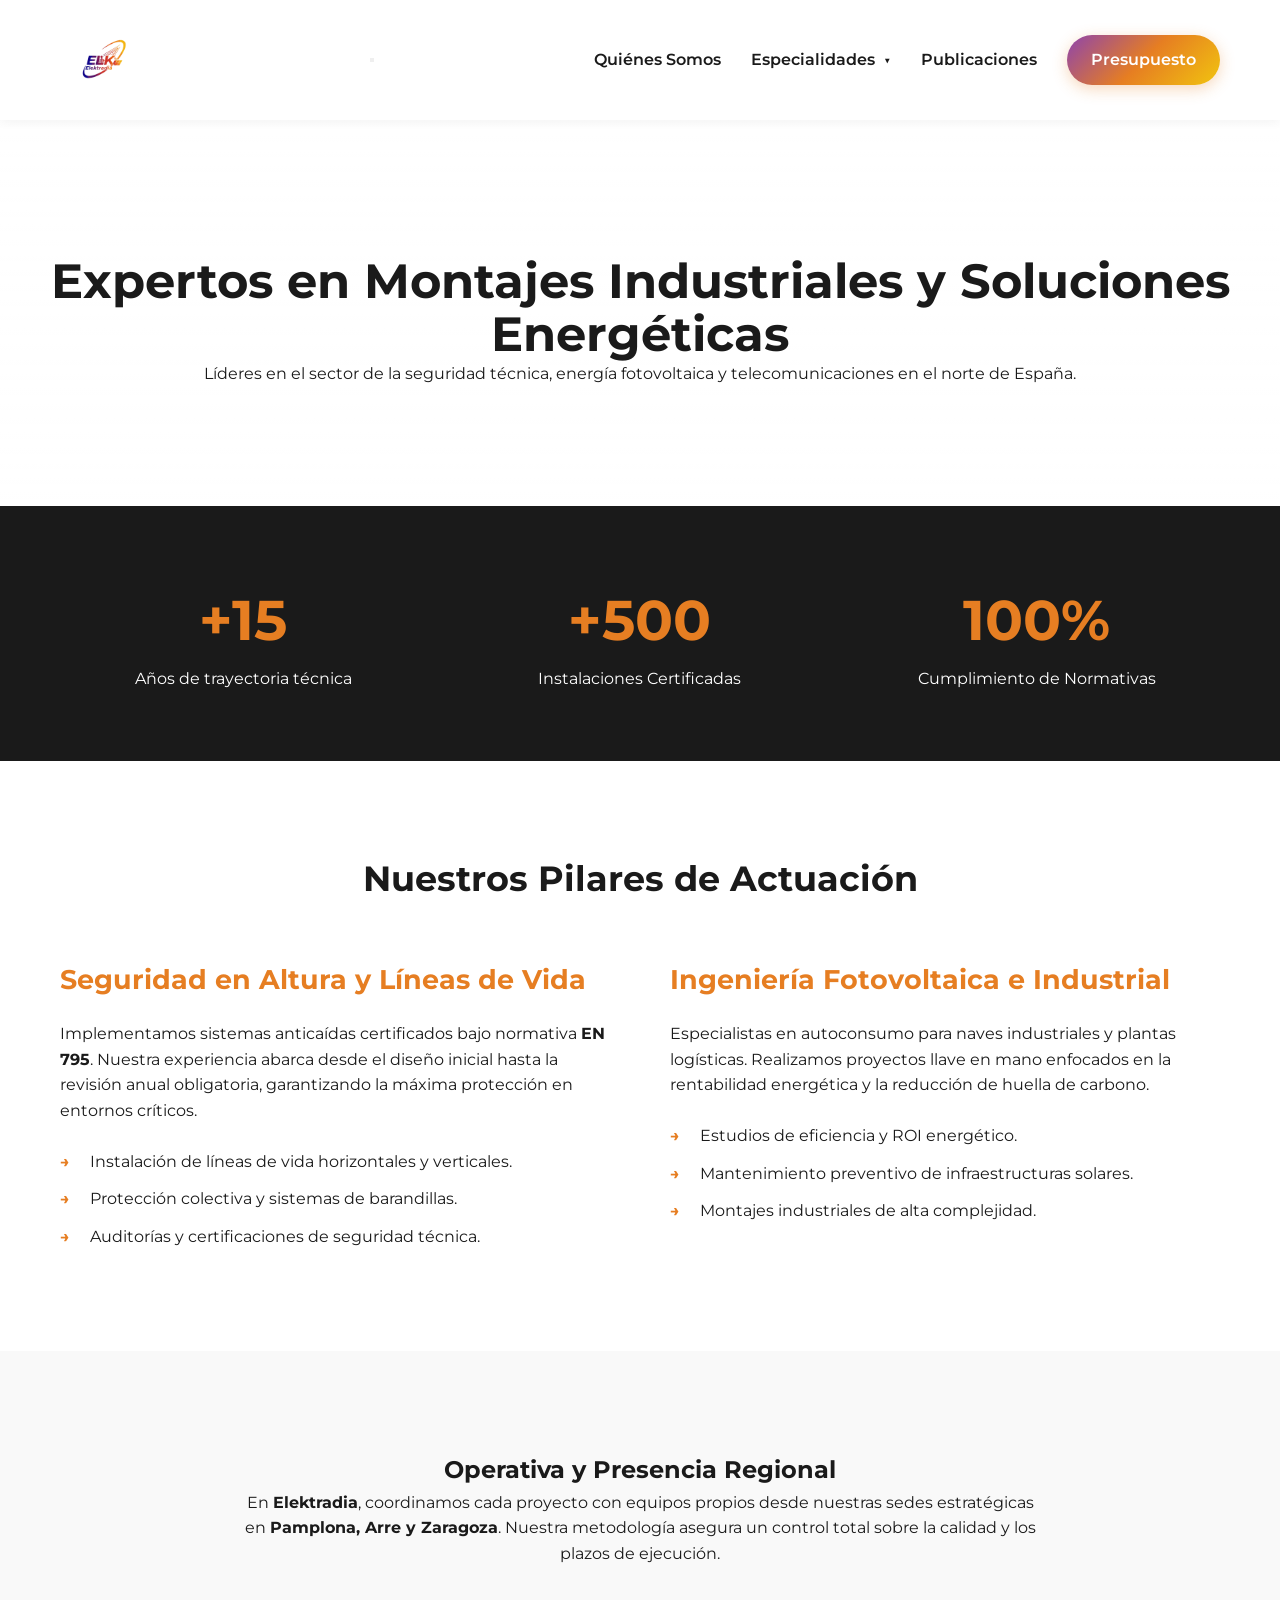
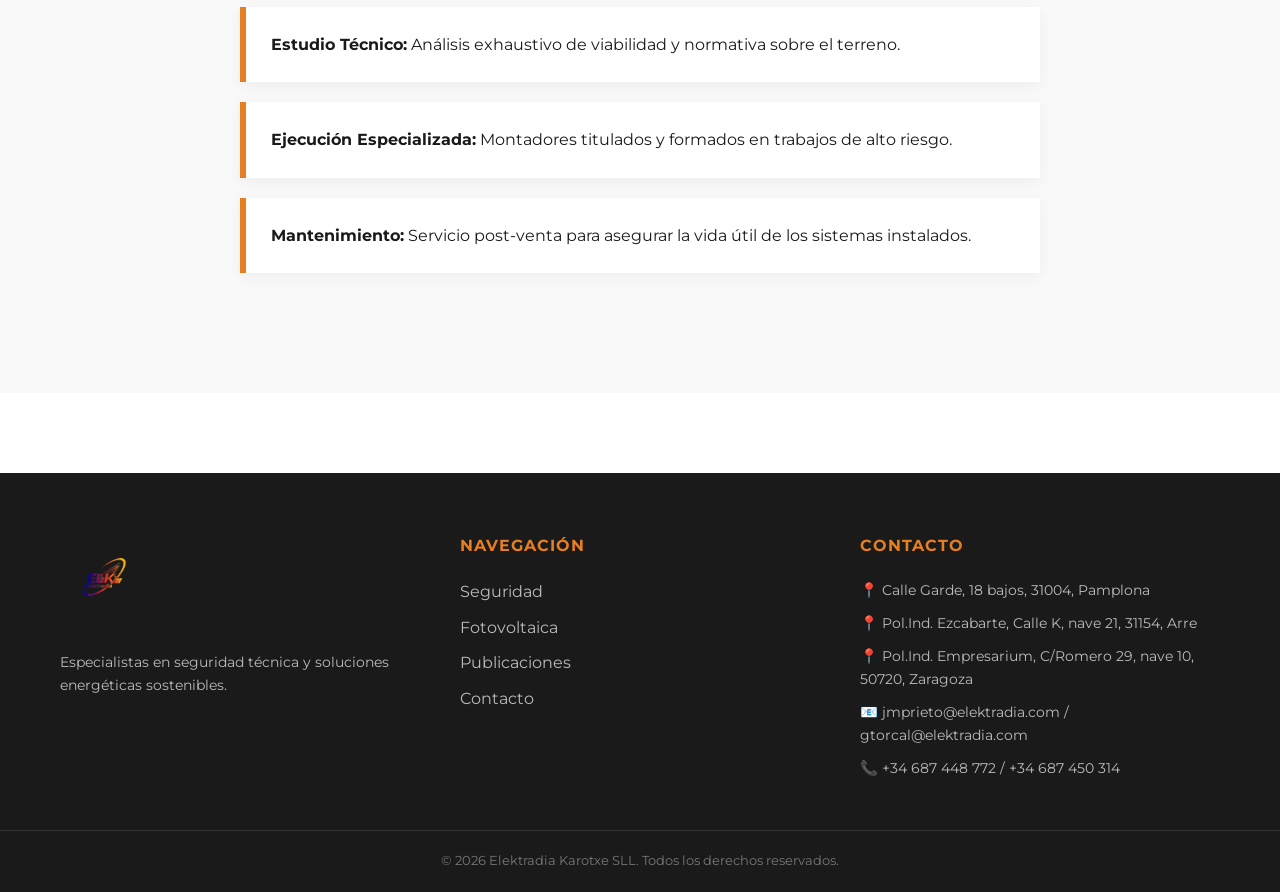
==== commit d700a665: "Update index.html" ====
--- a/index.html
+++ b/index.html
@@ -1,37 +1,27 @@
 <!DOCTYPE html>
 <html lang="es">
-
 <head>
     <meta charset="UTF-8">
     <meta name="viewport" content="width=device-width, initial-scale=1.0">
-    <title>Elektradia Karotxe SLL | Seguridad y Energía</title>
-
-    <script id="Cookiebot" src="https://consent.cookiebot.com/uc.js" data-cbid="79af5a29-07b3-466b-820f-ba06a5086ef7"
-        type="text/javascript"></script>
-
+    <title>Elektradia Karotxe SLL | Seguridad y Energía Industrial</title>
     <link rel="stylesheet" href="style.css">
     <link rel="stylesheet" href="responsive.css">
     <link href="https://fonts.googleapis.com/css2?family=Montserrat:wght@400;700&display=swap" rel="stylesheet">
 </head>
-
 <body>
 
     <header>
         <nav class="container">
             <div class="logo-container">
                 <a href="index.html">
-                    <img src="img/logo.png" alt="Logo Elektradia Karotxe SLL" class="main-logo">
+                    <img src="img/logo.png" alt="Logo Elektradia" class="main-logo">
                 </a>
             </div>
-
             <button class="menu-toggle" id="mobile-menu" aria-label="Abrir menú">
-                <span></span>
-                <span></span>
-                <span></span>
+                <span></span><span></span><span></span>
             </button>
-
             <ul class="nav-links" id="nav-list">
-                <li><a href="quienes_somos.html">Quienes somos</a></li>
+                <li><a href="quienes_somos.html">Quiénes Somos</a></li>
                 <li class="menu-desplegable">
                     <a href="javascript:void(0)" id="toggle-especialidades">Especialidades <span class="flechita">▼</span></a>
                     <ul class="submenu">
@@ -41,91 +31,80 @@
                     </ul>
                 </li>
                 <li><a href="publicaciones.html">Publicaciones</a></li>
-                <li><a href="contacto.html" class="btn-cta-nav">Solicitar Presupuesto</a></li>
+                <li><a href="contacto.html" class="btn-cta-nav">Presupuesto</a></li>
             </ul>
         </nav>
     </header>
 
     <section class="hero">
-        <div class="container hero-content">
-            <span class="badge">Especialistas en Prevención de Riesgos</span>
-            <h1>SEGURIDAD EN ALTURAS Y <br><span>SOLUCIONES ENERGÉTICAS</span></h1>
-            <p>Instalación de líneas de vida, accesos a cubiertas y sistemas fotovoltaicos bajo los más estrictos
-                estándares de seguridad técnica.</p>
-            <div class="hero-actions">
-                <a href="contacto.html" class="btn-primary">Solicitar Presupuesto</a>
+        <div class="hero-content reveal">
+            <h1>Expertos en Montajes Industriales y Soluciones Energéticas</h1>
+            <p>Líderes en el sector de la seguridad técnica, energía fotovoltaica y telecomunicaciones en el norte de España.</p>
+        </div>
+    </section>
+
+    <section class="stats-section reveal">
+        <div class="container stats-grid">
+            <div class="stat-item">
+                <span class="stat-number">+15</span>
+                <p>Años de trayectoria técnica</p>
+            </div>
+            <div class="stat-item">
+                <span class="stat-number">+500</span>
+                <p>Instalaciones Certificadas</p>
+            </div>
+            <div class="stat-item">
+                <span class="stat-number">100%</span>
+                <p>Cumplimiento de Normativas</p>
             </div>
         </div>
     </section>
 
-    <section id="seguridad" class="container section">
-        <div class="section-title reveal">
-            <small>Prioridad 01</small>
-            <h2>Seguridad en Alturas y Accesos</h2>
-            <div class="line"></div>
-        </div>
-        <div class="services-grid">
-            <div class="service-card highlight reveal">
-                <div class="card-image">
-                    <img src="img/barandilla.jpg" alt="Instalacion de Lineas de vida">
+    <section class="servicios-detallados reveal">
+        <div class="container">
+            <h2 class="titulo-seccion">Nuestros Pilares de Actuación</h2>
+            <div class="grid-informacion">
+                <div class="info-block">
+                    <h3>Seguridad en Altura y Líneas de Vida</h3>
+                    <p>Implementamos sistemas anticaídas certificados bajo normativa <strong>EN 795</strong>. Nuestra experiencia abarca desde el diseño inicial hasta la revisión anual obligatoria, garantizando la máxima protección en entornos críticos.</p>
+                    <ul class="lista-tecnica">
+                        <li>Instalación de líneas de vida horizontales y verticales.</li>
+                        <li>Protección colectiva y sistemas de barandillas.</li>
+                        <li>Auditorías y certificaciones de seguridad técnica.</li>
+                    </ul>
                 </div>
-                <div class="card-content">
-                    <h3>Líneas de Vida</h3>
-                    <p>Instalación, revisión y certificación de sistemas anticaídas permanentes para cubiertas
-                        industriales y edificios.</p>
-                </div>
-            </div>
-
-            <div class="service-card highlight reveal">
-                <div class="card-image">
-                    <img src="img/acceso.jpg" alt="Acceso a cubiertas">
-                </div>
-                <div class="card-content">
-                    <h3>Accesos a Cubiertas</h3>
-                    <p>Escaleras certificadas, puntos de anclaje y pasarelas técnicas para un tránsito seguro en
-                        tejados.</p>
-                </div>
-            </div>
-
-            <div class="service-card highlight reveal">
-                <div class="card-image">
-                    <img src="img/protección.jpg" alt="protección">
-                </div>
-                <div class="card-content">
-                    <h3>Protección Colectiva</h3>
-                    <p>Barandillas perimetrales y redes de seguridad para obras y mantenimientos complejos.</p>
-                </div>
-            </div>
-        </div>
-    </section>
-
-    <section id="fotovoltaica" class="bg-light">
-        <div class="container section">
-            <div class="section-title">
-                <small>Prioridad 02</small>
-                <h2>Instalaciones Fotovoltaicas</h2>
-                <div class="line"></div>
-            </div>
-            <div class="solar-flex">
-                <div class="solar-text">
-                    <h3>Energía Solar y Baterías</h3>
-                    <p>Montaje de paneles solares con enfoque en la seguridad estructural. Optimizamos tu ahorro
-                        energético con sistemas de almacenamiento inteligentes.</p>
-                    <ul class="check-list">
-                        <li>✅ Autoconsumo Industrial y Residencial</li>
-                        <li>✅ Mantenimiento Preventivo de Placas</li>
-                        <li>✅ Configuración de Baterías de Alta Eficiencia</li>
+                <div class="info-block">
+                    <h3>Ingeniería Fotovoltaica e Industrial</h3>
+                    <p>Especialistas en autoconsumo para naves industriales y plantas logísticas. Realizamos proyectos llave en mano enfocados en la rentabilidad energética y la reducción de huella de carbono.</p>
+                    <ul class="lista-tecnica">
+                        <li>Estudios de eficiencia y ROI energético.</li>
+                        <li>Mantenimiento preventivo de infraestructuras solares.</li>
+                        <li>Montajes industriales de alta complejidad.</li>
                     </ul>
                 </div>
             </div>
         </div>
     </section>
 
-    <section id="telecom" class="container section">
-        <div class="telecom-card">
-            <h3>Telecomunicaciones</h3>
-            <p>Infraestructura de red e instalaciones de comunicación técnica. Experiencia sólida para proyectos
-                específicos del sector.</p>
+    <section class="metodologia reveal">
+        <div class="container">
+            <div class="metodo-flex">
+                <div class="metodo-texto">
+                    <h2>Operativa y Presencia Regional</h2>
+                    <p>En <strong>Elektradia</strong>, coordinamos cada proyecto con equipos propios desde nuestras sedes estratégicas en <strong>Pamplona, Arre y Zaragoza</strong>. Nuestra metodología asegura un control total sobre la calidad y los plazos de ejecución.</p>
+                    <div class="puntos-clave">
+                        <div class="punto">
+                            <strong>Estudio Técnico:</strong> Análisis exhaustivo de viabilidad y normativa sobre el terreno.
+                        </div>
+                        <div class="punto">
+                            <strong>Ejecución Especializada:</strong> Montadores titulados y formados en trabajos de alto riesgo.
+                        </div>
+                        <div class="punto">
+                            <strong>Mantenimiento:</strong> Servicio post-venta para asegurar la vida útil de los sistemas instalados.
+                        </div>
+                    </div>
+                </div>
+            </div>
         </div>
     </section>
 
@@ -164,7 +143,5 @@
     </footer>
 
     <script src="script.js"></script>
-
 </body>
-
 </html>
--- a/style.css
+++ b/style.css
@@ -118,6 +118,7 @@
 
 .hero h1 {
     font-size: 3rem;
+    text-align: center;
     margin-top: 15px;
     line-height: 1.1;
 }
@@ -130,6 +131,10 @@
 
 .hero-actions {
     margin-top: 30px;
+}
+
+.hero p{
+    text-align: center;
 }
 
 .btn-primary {
@@ -515,6 +520,8 @@
     .contenido-banner p { font-size: 1rem; }
 }
 
+
+/* --- BANNER DE COOKIES PROPIO --- */
 .cookie-overlay {
     position: fixed;
     bottom: -150px; /* Escondido al principio */
@@ -562,6 +569,113 @@
     background: var(--purpura);
 }
 
+/* Estilos extra para los ajustes */
+.cookie-settings {
+    margin-top: 20px;
+    padding-top: 15px;
+    border-top: 1px solid #eee;
+    width: 100%;
+}
+
+.settings-grid {
+    display: flex;
+    flex-direction: column;
+    gap: 15px;
+    margin-bottom: 15px;
+}
+
+.setting-item {
+    display: flex;
+    justify-content: space-between;
+    align-items: center;
+    font-size: 0.85rem;
+}
+
+/* El diseño del interruptor (Switch) */
+.switch { position: relative; display: inline-block; width: 40px; height: 20px; }
+.switch input { opacity: 0; width: 0; height: 0; }
+.slider {
+    position: absolute; cursor: pointer; top: 0; left: 0; right: 0; bottom: 0;
+    background-color: #ccc; transition: .4s; border-radius: 20px;
+}
+.slider:before {
+    position: absolute; content: ""; height: 14px; width: 14px; left: 3px; bottom: 3px;
+    background-color: white; transition: .4s; border-radius: 50%;
+}
+input:checked + .slider { background-color: var(--naranja); }
+input:checked + .slider:before { transform: translateX(20px); }
+
+.btn-guardar {
+    background: transparent;
+    color: var(--oscuro);
+    border: 1px solid var(--oscuro);
+    padding: 5px 15px;
+    cursor: pointer;
+    font-size: 0.8rem;
+    border-radius: 4px;
+}
+
 @media (max-width: 768px) {
     .cookie-container { flex-direction: column; text-align: center; }
 }
+
+/* --- ESTILOS EXTRA HOME --- */
+
+/* Estadísticas */
+.stats-section {
+    background: var(--oscuro);
+    color: white;
+    padding: 70px 0;
+}
+.stats-grid {
+    display: grid;
+    grid-template-columns: repeat(auto-fit, minmax(200px, 1fr));
+    gap: 30px;
+    text-align: center;
+}
+.stat-number {
+    display: block;
+    font-size: 3.5rem;
+    font-weight: bold;
+    color: var(--naranja);
+}
+
+/* Bloques de Información */
+.servicios-detallados { padding: 90px 0; background: #fff; }
+.titulo-seccion { text-align: center; margin-bottom: 50px; font-size: 2.2rem; }
+.grid-informacion {
+    display: grid;
+    grid-template-columns: 1fr 1fr;
+    gap: 60px;
+}
+.info-block h3 { color: var(--naranja); margin-bottom: 20px; font-size: 1.7rem; }
+.lista-tecnica { list-style: none; margin-top: 25px; }
+.lista-tecnica li { 
+    position: relative; 
+    padding-left: 30px; 
+    margin-bottom: 12px;
+    font-size: 1rem;
+}
+.lista-tecnica li::before {
+    content: "→";
+    position: absolute;
+    left: 0;
+    color: var(--naranja);
+    font-weight: bold;
+}
+
+/* Metodología */
+.metodologia { padding: 100px 0; background: var(--gris-fondo); }
+.metodo-texto { max-width: 800px; margin: 0 auto; text-align: center; }
+.puntos-clave { margin-top: 40px; text-align: left; }
+.punto { 
+    background: white; 
+    padding: 25px; 
+    margin-bottom: 20px; 
+    border-left: 6px solid var(--naranja);
+    box-shadow: 0 4px 15px rgba(0,0,0,0.05);
+}
+
+@media (max-width: 768px) {
+    .grid-informacion { grid-template-columns: 1fr; }
+}
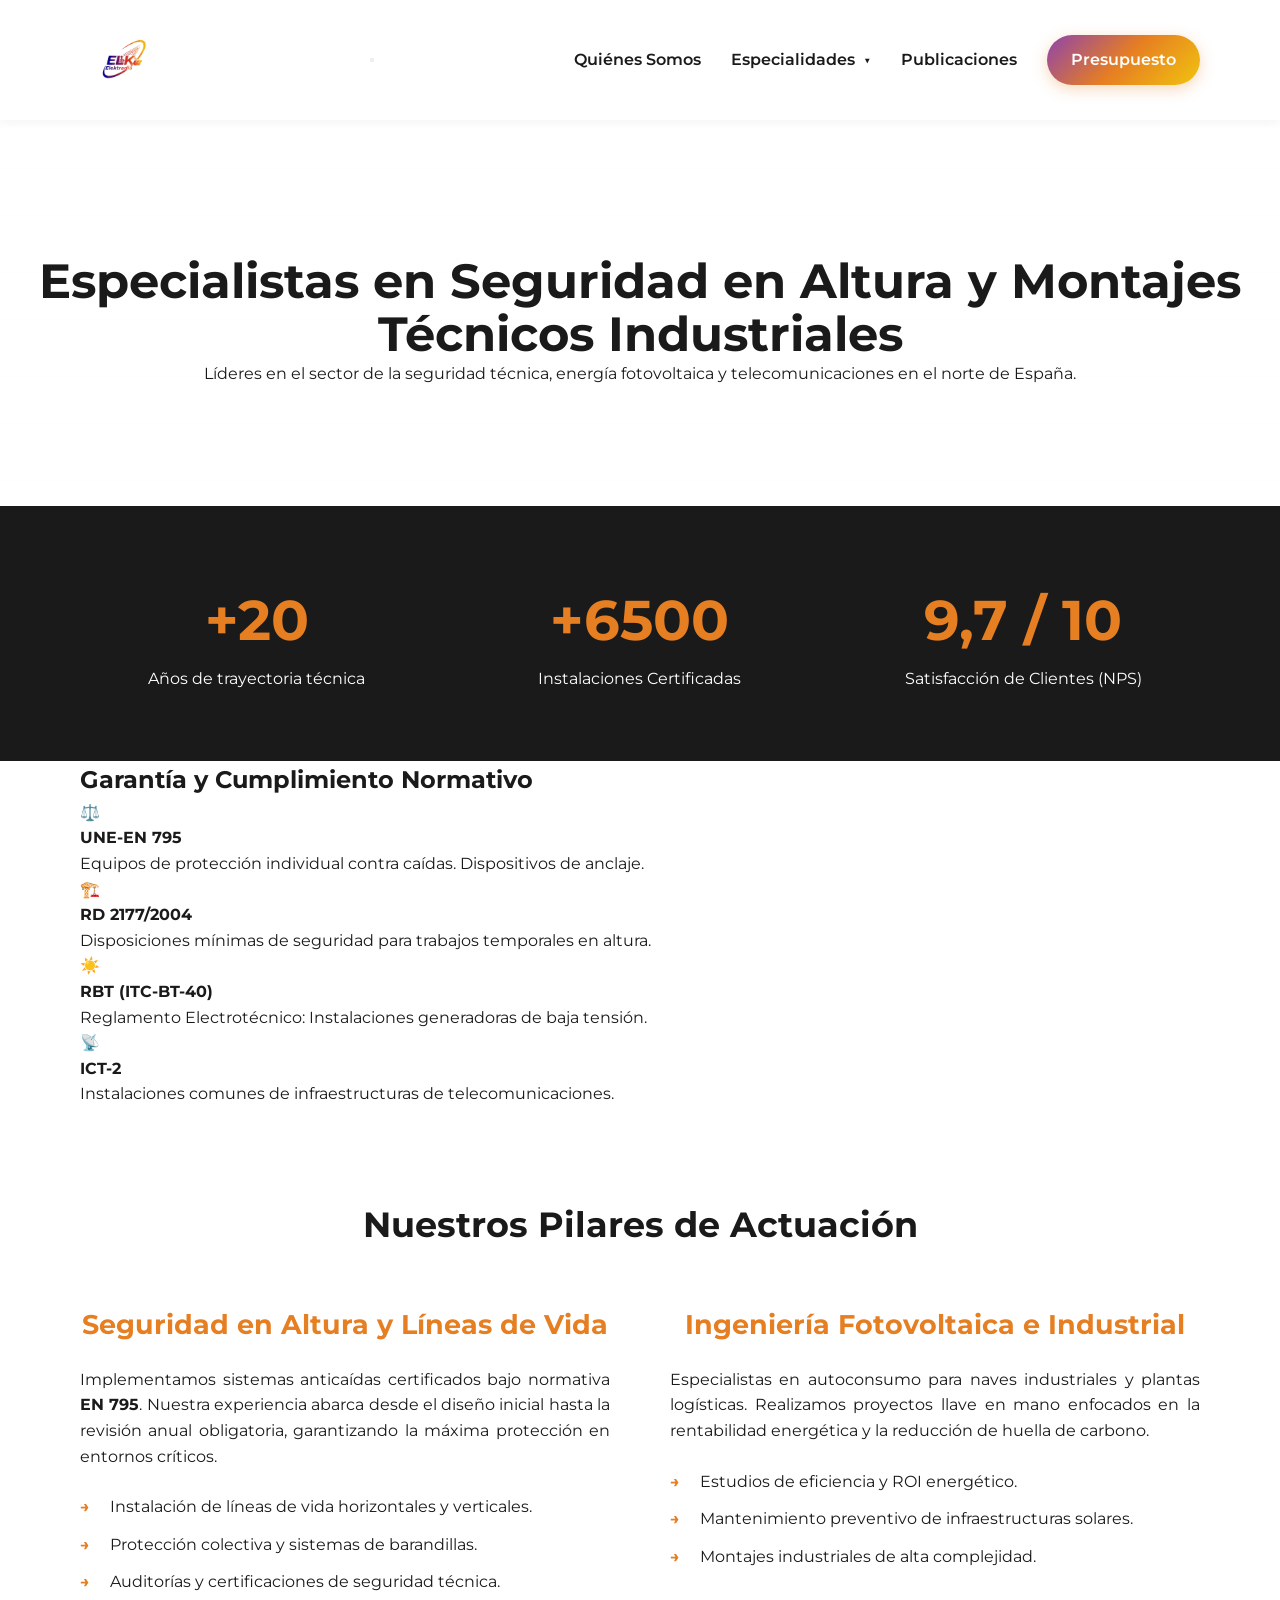
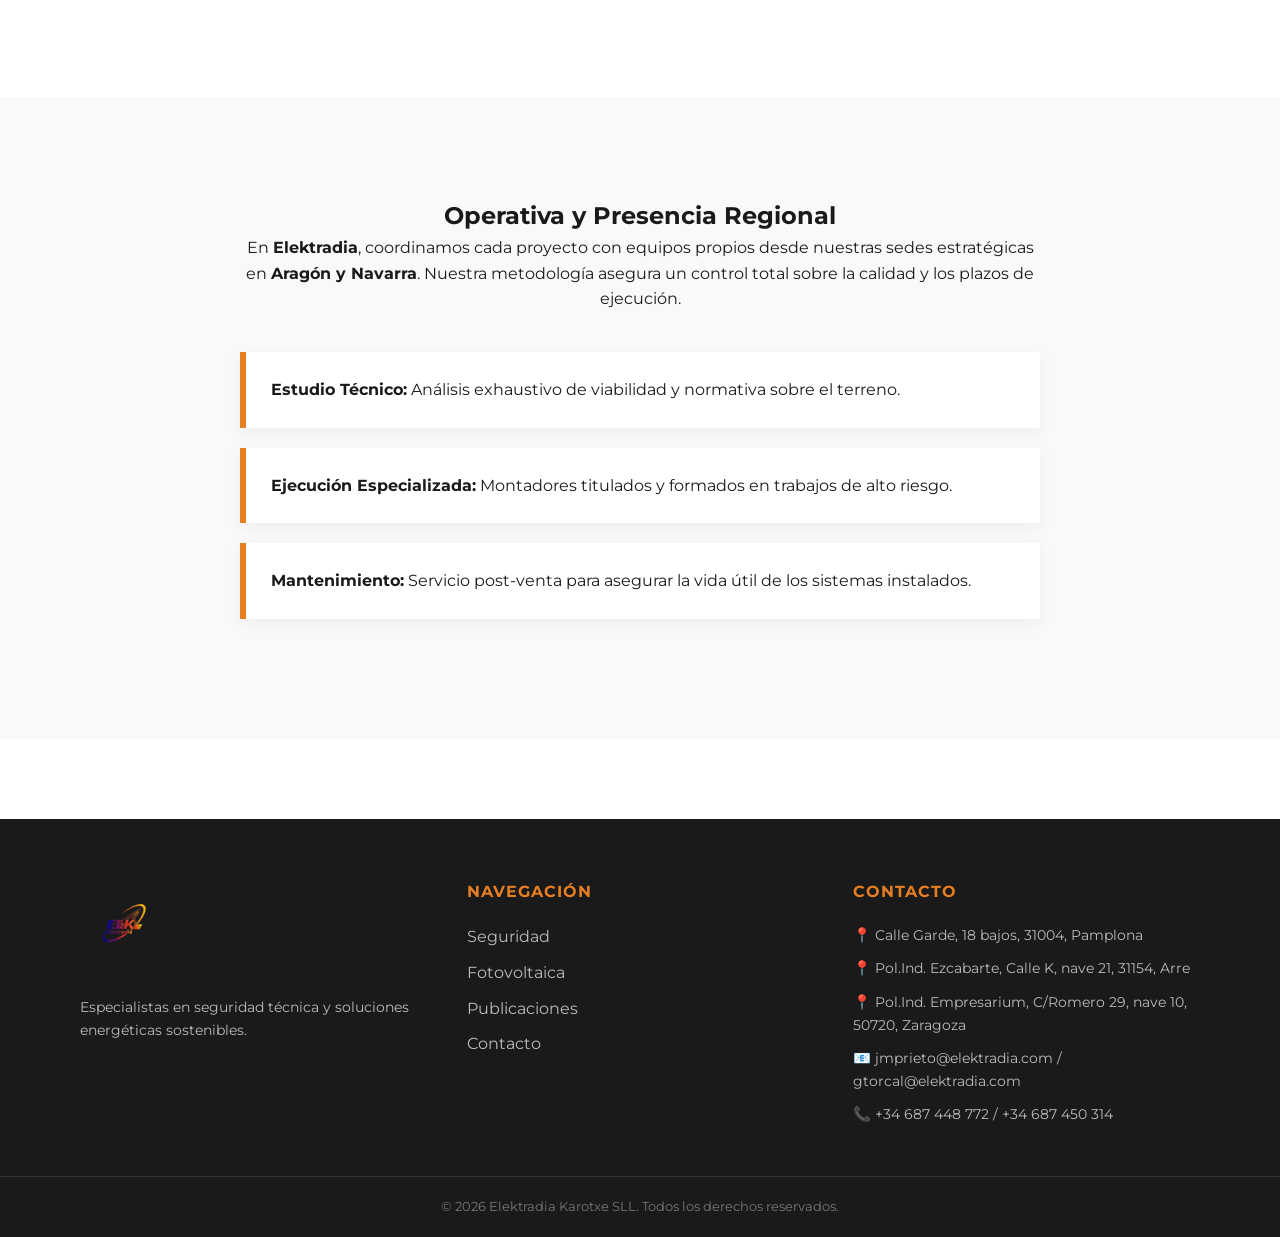
==== commit 65774756: "Update index.html" ====
--- a/index.html
+++ b/index.html
@@ -1,5 +1,6 @@
 <!DOCTYPE html>
 <html lang="es">
+
 <head>
     <meta charset="UTF-8">
     <meta name="viewport" content="width=device-width, initial-scale=1.0">
@@ -8,6 +9,7 @@
     <link rel="stylesheet" href="responsive.css">
     <link href="https://fonts.googleapis.com/css2?family=Montserrat:wght@400;700&display=swap" rel="stylesheet">
 </head>
+
 <body>
 
     <header>
@@ -23,7 +25,8 @@
             <ul class="nav-links" id="nav-list">
                 <li><a href="quienes_somos.html">Quiénes Somos</a></li>
                 <li class="menu-desplegable">
-                    <a href="javascript:void(0)" id="toggle-especialidades">Especialidades <span class="flechita">▼</span></a>
+                    <a href="javascript:void(0)" id="toggle-especialidades">Especialidades <span
+                            class="flechita">▼</span></a>
                     <ul class="submenu">
                         <li><a href="seguridad.html">Seguridad en alturas</a></li>
                         <li><a href="fotovoltaica.html">Fotovoltaica</a></li>
@@ -38,7 +41,7 @@
 
     <section class="hero">
         <div class="hero-content reveal">
-            <h1>Expertos en Montajes Industriales y Soluciones Energéticas</h1>
+            <h1>Especialistas en Seguridad en Altura y Montajes Técnicos Industriales</h1>
             <p>Líderes en el sector de la seguridad técnica, energía fotovoltaica y telecomunicaciones en el norte de España.</p>
         </div>
     </section>
@@ -46,16 +49,52 @@
     <section class="stats-section reveal">
         <div class="container stats-grid">
             <div class="stat-item">
-                <span class="stat-number">+15</span>
+                <span class="stat-number">+20</span>
                 <p>Años de trayectoria técnica</p>
             </div>
             <div class="stat-item">
-                <span class="stat-number">+500</span>
+                <span class="stat-number">+6500</span>
                 <p>Instalaciones Certificadas</p>
             </div>
             <div class="stat-item">
-                <span class="stat-number">100%</span>
-                <p>Cumplimiento de Normativas</p>
+                <span class="stat-number">9,7 / 10</span>
+                <p>Satisfacción de Clientes (NPS)</p>
+            </div>
+        </div>
+    </section>
+
+    <section class="normativas-section reveal">
+        <div class="container">
+            <h2 class="titulo-seccion-mini">Garantía y Cumplimiento Normativo</h2>
+            <div class="normativas-flex">
+                <div class="norma-item">
+                    <span class="norma-icon">⚖️</span>
+                    <div class="norma-texto">
+                        <strong>UNE-EN 795</strong>
+                        <p>Equipos de protección individual contra caídas. Dispositivos de anclaje.</p>
+                    </div>
+                </div>
+                <div class="norma-item">
+                    <span class="norma-icon">🏗️</span>
+                    <div class="norma-texto">
+                        <strong>RD 2177/2004</strong>
+                        <p>Disposiciones mínimas de seguridad para trabajos temporales en altura.</p>
+                    </div>
+                </div>
+                <div class="norma-item">
+                    <span class="norma-icon">☀️</span>
+                    <div class="norma-texto">
+                        <strong>RBT (ITC-BT-40)</strong>
+                        <p>Reglamento Electrotécnico: Instalaciones generadoras de baja tensión.</p>
+                    </div>
+                </div>
+                <div class="norma-item">
+                    <span class="norma-icon">📡</span>
+                    <div class="norma-texto">
+                        <strong>ICT-2</strong>
+                        <p>Instalaciones comunes de infraestructuras de telecomunicaciones.</p>
+                    </div>
+                </div>
             </div>
         </div>
     </section>
@@ -66,7 +105,9 @@
             <div class="grid-informacion">
                 <div class="info-block">
                     <h3>Seguridad en Altura y Líneas de Vida</h3>
-                    <p>Implementamos sistemas anticaídas certificados bajo normativa <strong>EN 795</strong>. Nuestra experiencia abarca desde el diseño inicial hasta la revisión anual obligatoria, garantizando la máxima protección en entornos críticos.</p>
+                    <p>Implementamos sistemas anticaídas certificados bajo normativa <strong>EN 795</strong>. Nuestra
+                        experiencia abarca desde el diseño inicial hasta la revisión anual obligatoria, garantizando la
+                        máxima protección en entornos críticos.</p>
                     <ul class="lista-tecnica">
                         <li>Instalación de líneas de vida horizontales y verticales.</li>
                         <li>Protección colectiva y sistemas de barandillas.</li>
@@ -75,7 +116,8 @@
                 </div>
                 <div class="info-block">
                     <h3>Ingeniería Fotovoltaica e Industrial</h3>
-                    <p>Especialistas en autoconsumo para naves industriales y plantas logísticas. Realizamos proyectos llave en mano enfocados en la rentabilidad energética y la reducción de huella de carbono.</p>
+                    <p>Especialistas en autoconsumo para naves industriales y plantas logísticas. Realizamos proyectos
+                        llave en mano enfocados en la rentabilidad energética y la reducción de huella de carbono.</p>
                     <ul class="lista-tecnica">
                         <li>Estudios de eficiencia y ROI energético.</li>
                         <li>Mantenimiento preventivo de infraestructuras solares.</li>
@@ -91,16 +133,21 @@
             <div class="metodo-flex">
                 <div class="metodo-texto">
                     <h2>Operativa y Presencia Regional</h2>
-                    <p>En <strong>Elektradia</strong>, coordinamos cada proyecto con equipos propios desde nuestras sedes estratégicas en <strong>Pamplona, Arre y Zaragoza</strong>. Nuestra metodología asegura un control total sobre la calidad y los plazos de ejecución.</p>
+                    <p>En <strong>Elektradia</strong>, coordinamos cada proyecto con equipos propios desde nuestras
+                        sedes estratégicas en <strong>Aragón y Navarra</strong>. Nuestra metodología asegura un
+                        control total sobre la calidad y los plazos de ejecución.</p>
                     <div class="puntos-clave">
                         <div class="punto">
-                            <strong>Estudio Técnico:</strong> Análisis exhaustivo de viabilidad y normativa sobre el terreno.
+                            <strong>Estudio Técnico:</strong> Análisis exhaustivo de viabilidad y normativa sobre el
+                            terreno.
                         </div>
                         <div class="punto">
-                            <strong>Ejecución Especializada:</strong> Montadores titulados y formados en trabajos de alto riesgo.
+                            <strong>Ejecución Especializada:</strong> Montadores titulados y formados en trabajos de
+                            alto riesgo.
                         </div>
                         <div class="punto">
-                            <strong>Mantenimiento:</strong> Servicio post-venta para asegurar la vida útil de los sistemas instalados.
+                            <strong>Mantenimiento:</strong> Servicio post-venta para asegurar la vida útil de los
+                            sistemas instalados.
                         </div>
                     </div>
                 </div>
@@ -144,4 +191,5 @@
 
     <script src="script.js"></script>
 </body>
+
 </html>
--- a/style.css
+++ b/style.css
@@ -27,7 +27,7 @@
 .container {
     max-width: 1200px;
     margin: 0 auto;
-    padding: 0 20px;
+    padding: 0 40px;
 }
 
 /* --- 3. HEADER Y NAVEGACIÓN (Corregido) --- */
@@ -648,7 +648,15 @@
     grid-template-columns: 1fr 1fr;
     gap: 60px;
 }
-.info-block h3 { color: var(--naranja); margin-bottom: 20px; font-size: 1.7rem; }
+.info-block h3 { 
+    color: var(--naranja);
+    margin-bottom: 20px;
+    font-size: 1.7rem;
+    text-align: center;
+}
+.info-block p {
+    text-align: justify;
+}
 .lista-tecnica { list-style: none; margin-top: 25px; }
 .lista-tecnica li { 
     position: relative; 
@@ -679,3 +687,5 @@
 @media (max-width: 768px) {
     .grid-informacion { grid-template-columns: 1fr; }
 }
+
+
--- a/responsive.css
+++ b/responsive.css
@@ -92,6 +92,19 @@
         right: 0; /* APARECE */
     }
 
+    .container {
+        padding: 0 30px !important; /* Ajusta este número (30px) si quieres más o menos margen */
+        width: 100% !important;
+        box-sizing: border-box; /* Fundamental para que el padding no ensanche la página */
+    }
+    
+    /* Si tienes secciones de texto sueltas que no entran en el container, 
+       puedes aplicarles el margen también aquí */
+    .info-block, .metodo-texto, .texto-completo {
+        padding-left: 20px !important;
+        padding-right: 20px !important;
+    }
+
     /* 4. Cookies "Slim" para que no molesten */
     .cookie-overlay {
         padding: 10px 0 !important;
@@ -108,3 +121,4 @@
         width: auto !important;
     }
 }
+
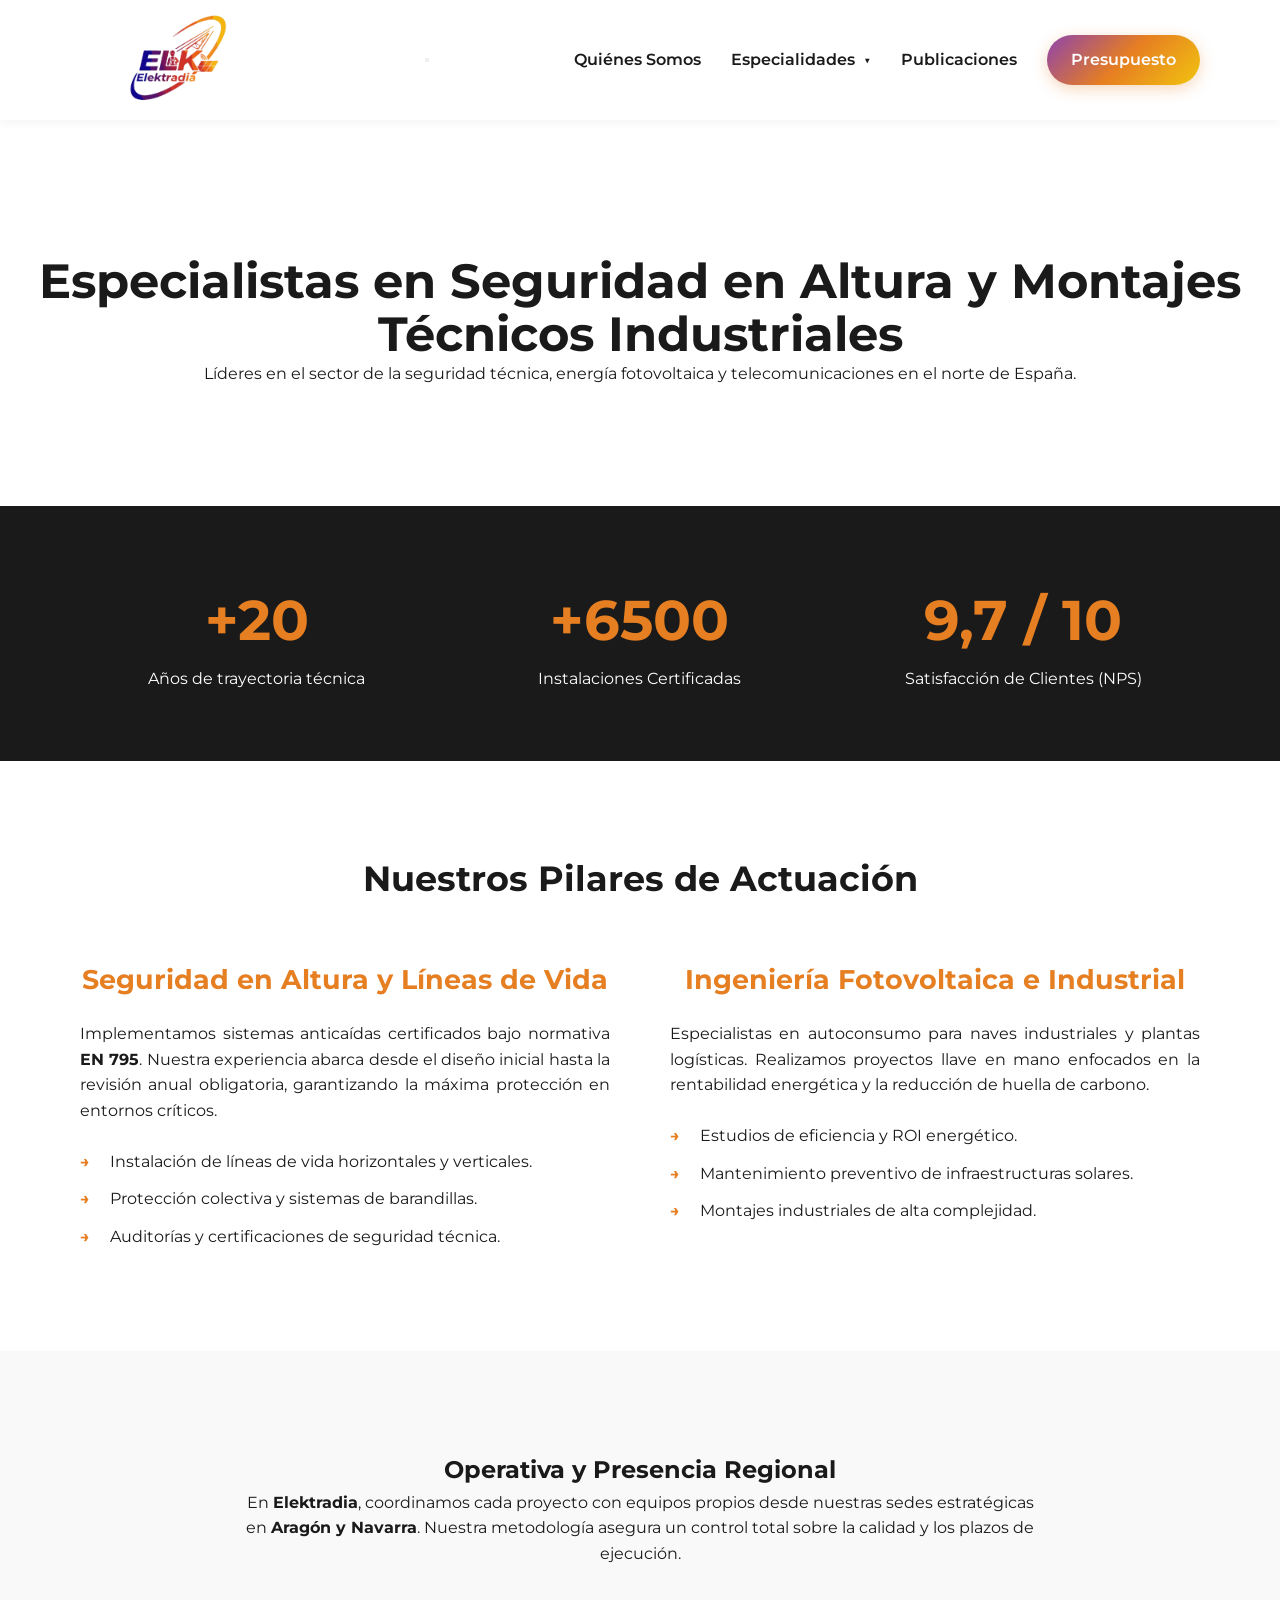
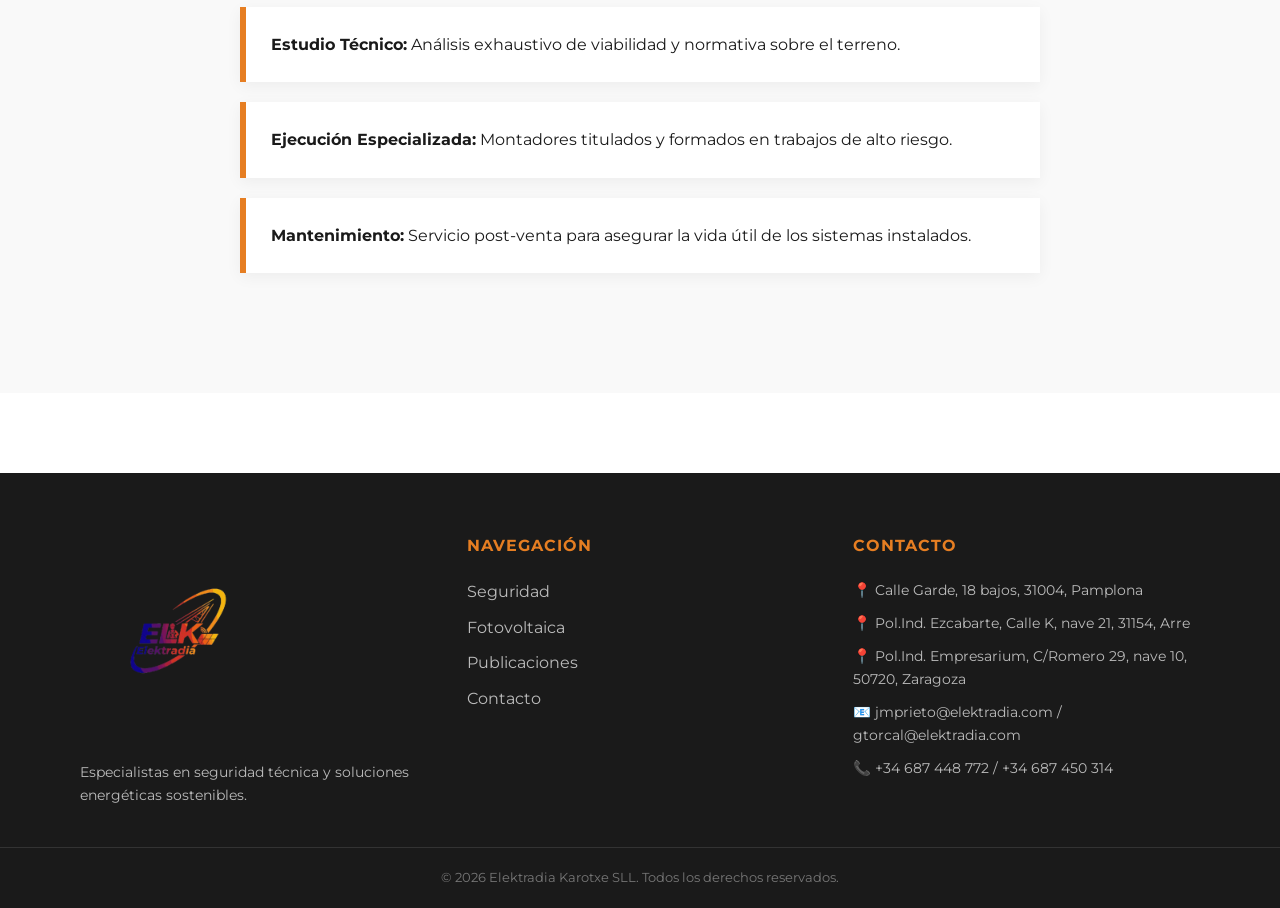
==== commit c07b8cdc: "Update index.html" ====
--- a/index.html
+++ b/index.html
@@ -59,42 +59,6 @@
             <div class="stat-item">
                 <span class="stat-number">9,7 / 10</span>
                 <p>Satisfacción de Clientes (NPS)</p>
-            </div>
-        </div>
-    </section>
-
-    <section class="normativas-section reveal">
-        <div class="container">
-            <h2 class="titulo-seccion-mini">Garantía y Cumplimiento Normativo</h2>
-            <div class="normativas-flex">
-                <div class="norma-item">
-                    <span class="norma-icon">⚖️</span>
-                    <div class="norma-texto">
-                        <strong>UNE-EN 795</strong>
-                        <p>Equipos de protección individual contra caídas. Dispositivos de anclaje.</p>
-                    </div>
-                </div>
-                <div class="norma-item">
-                    <span class="norma-icon">🏗️</span>
-                    <div class="norma-texto">
-                        <strong>RD 2177/2004</strong>
-                        <p>Disposiciones mínimas de seguridad para trabajos temporales en altura.</p>
-                    </div>
-                </div>
-                <div class="norma-item">
-                    <span class="norma-icon">☀️</span>
-                    <div class="norma-texto">
-                        <strong>RBT (ITC-BT-40)</strong>
-                        <p>Reglamento Electrotécnico: Instalaciones generadoras de baja tensión.</p>
-                    </div>
-                </div>
-                <div class="norma-item">
-                    <span class="norma-icon">📡</span>
-                    <div class="norma-texto">
-                        <strong>ICT-2</strong>
-                        <p>Instalaciones comunes de infraestructuras de telecomunicaciones.</p>
-                    </div>
-                </div>
             </div>
         </div>
     </section>
--- a/style.css
+++ b/style.css
@@ -49,7 +49,7 @@
 
 /* LOGO: Aquí he subido el tamaño a 90px */
 .main-logo {
-    height: 90px; 
+    height: 200px; 
     width: auto;
     display: block;
     transition: transform 0.3s ease;
@@ -233,7 +233,7 @@
 }
 
 .footer-logo {
-    height: 90px;
+    height: 200px;
     margin-bottom: 20px;
 }
 
@@ -688,4 +688,73 @@
     .grid-informacion { grid-template-columns: 1fr; }
 }
 
-
+/* --- SECCIÓN NORMATIVAS --- */
+.normativas-section {
+    background: #f4f4f4; /* Un gris muy suave para que resalte del blanco */
+    padding: 60px 0;
+    border-top: 1px solid #ddd;
+    border-bottom: 1px solid #ddd;
+}
+
+.titulo-seccion-mini {
+    text-align: center;
+    font-size: 1.5rem;
+    color: var(--oscuro);
+    margin-bottom: 40px;
+    text-transform: uppercase;
+    letter-spacing: 1px;
+}
+
+.normativas-flex {
+    display: flex;
+    flex-wrap: wrap;
+    justify-content: center;
+    gap: 30px;
+}
+
+.norma-item {
+    background: white;
+    padding: 20px;
+    border-radius: 8px;
+    display: flex;
+    align-items: center;
+    gap: 15px;
+    flex: 1;
+    min-width: 250px;
+    max-width: 300px;
+    box-shadow: 0 4px 6px rgba(0,0,0,0.05);
+    transition: 0.3s;
+}
+
+.norma-item:hover {
+    border-bottom: 3px solid var(--naranja);
+    transform: translateY(-5px);
+}
+
+.norma-icon {
+    font-size: 2rem;
+}
+
+.norma-texto strong {
+    display: block;
+    color: var(--naranja);
+    font-size: 1.1rem;
+    margin-bottom: 5px;
+}
+
+.norma-texto p {
+    font-size: 0.85rem;
+    line-height: 1.3;
+    color: #666;
+}
+
+/* Ajuste para móvil en responsive.css */
+@media (max-width: 768px) {
+    .normativas-flex {
+        flex-direction: column;
+        align-items: center;
+    }
+    .norma-item {
+        width: 100%;
+    }
+}
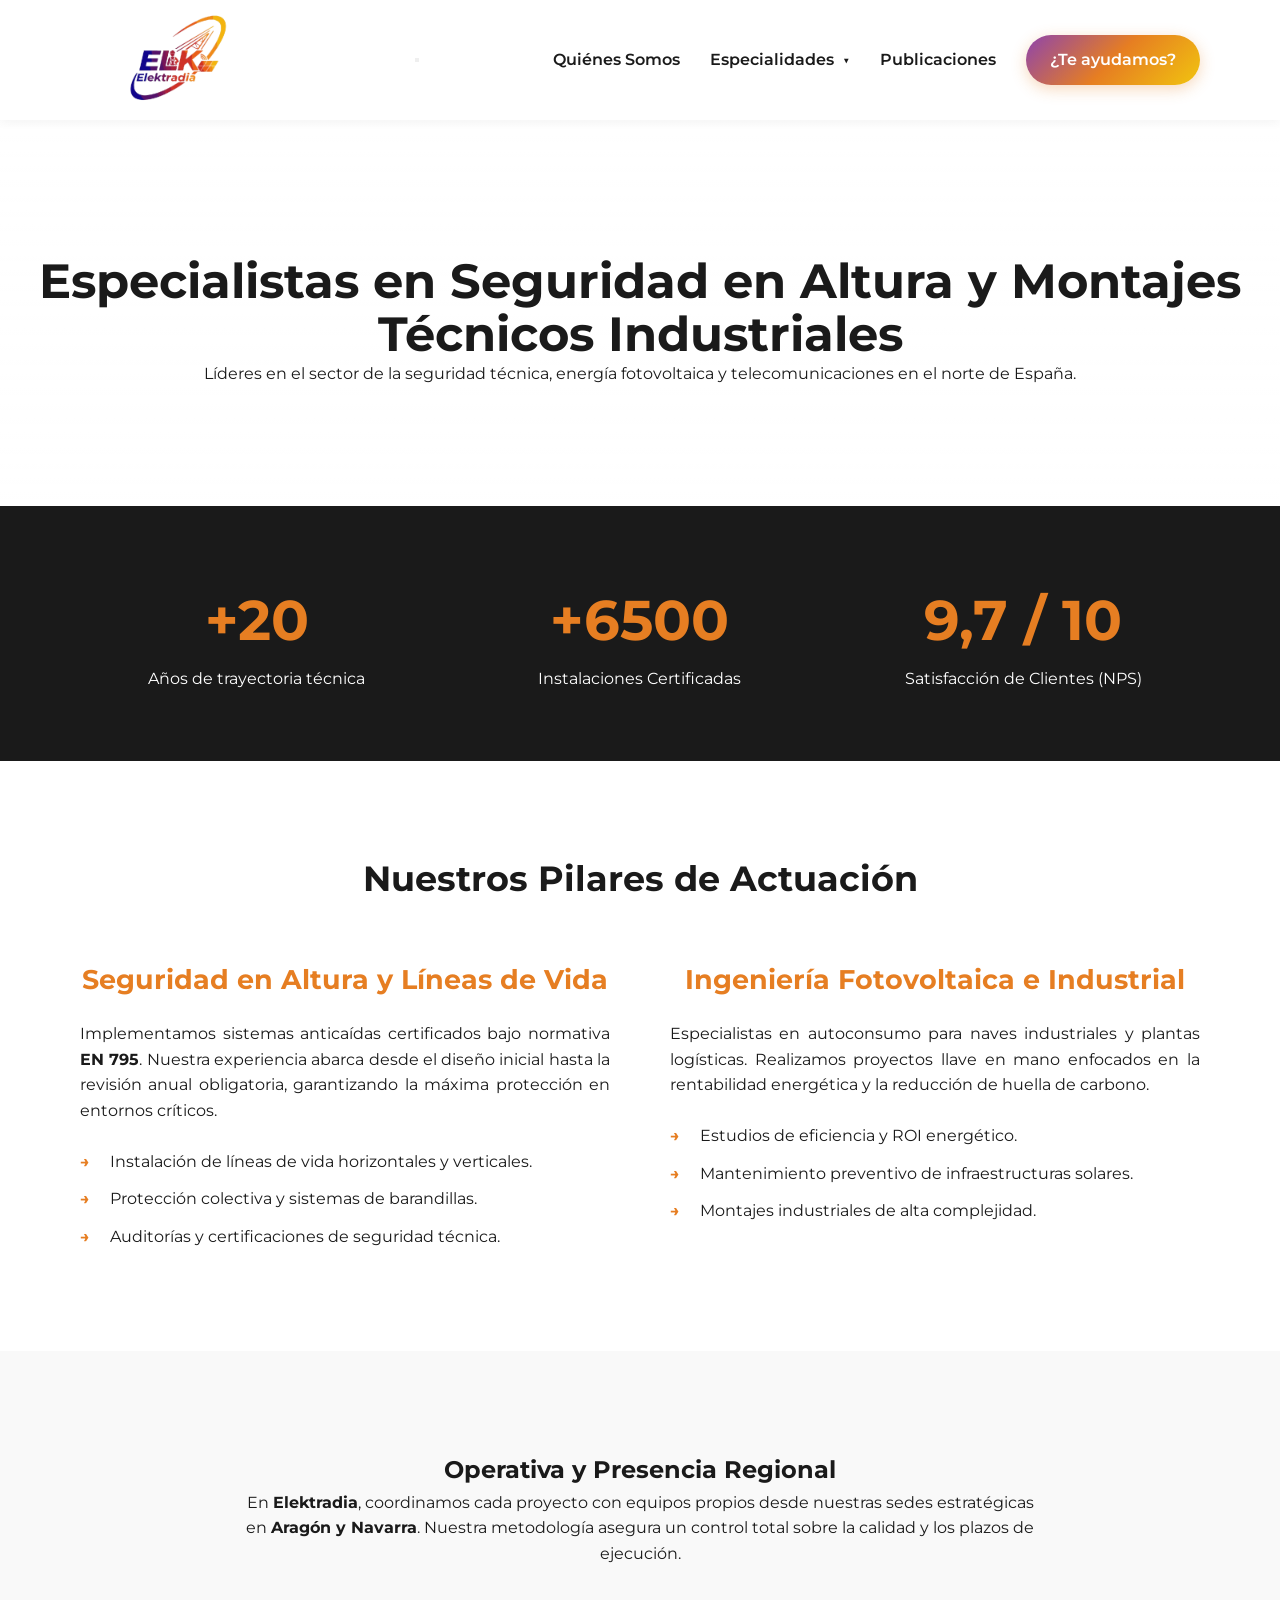
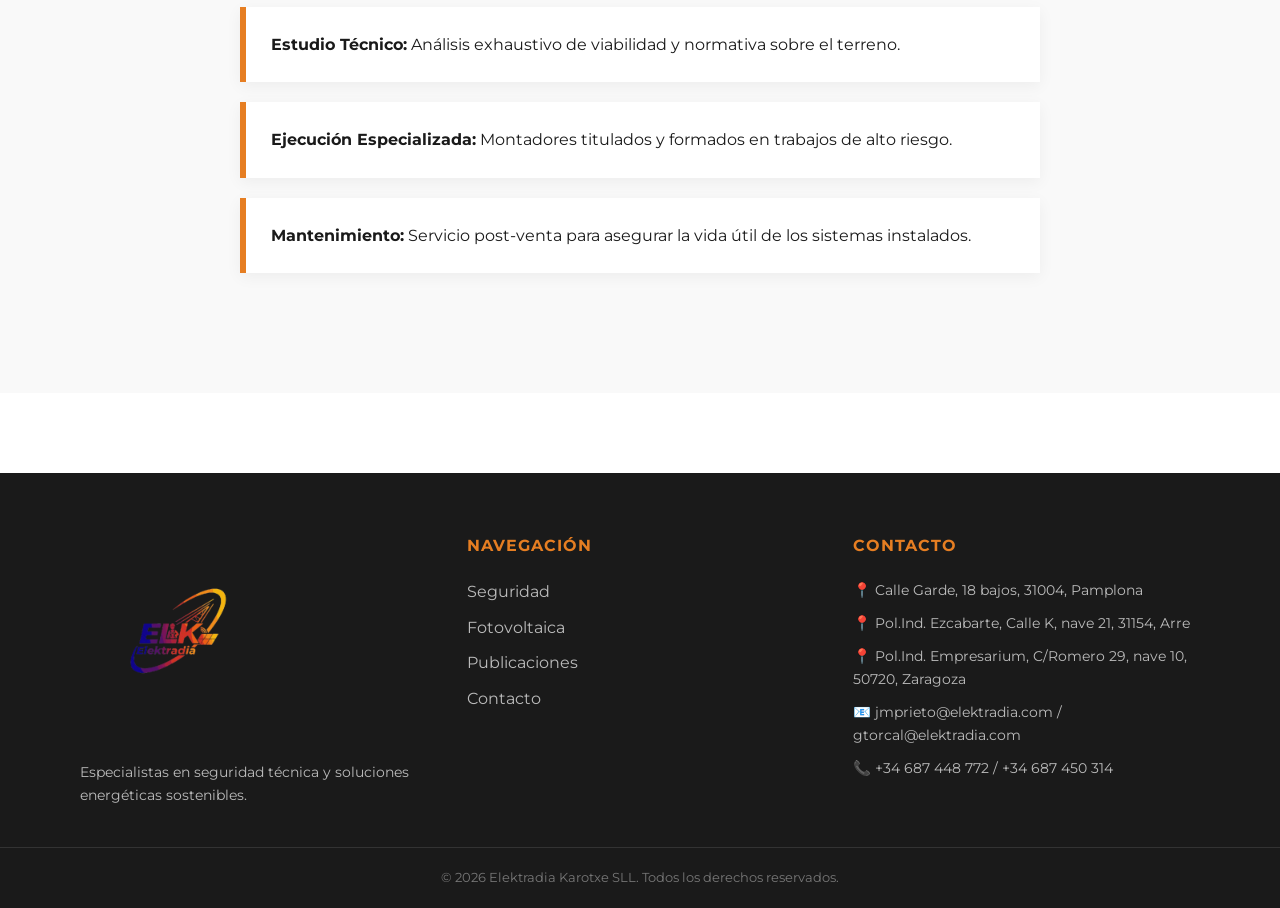
==== commit c92636da: "Update index.html" ====
--- a/index.html
+++ b/index.html
@@ -34,7 +34,7 @@
                     </ul>
                 </li>
                 <li><a href="publicaciones.html">Publicaciones</a></li>
-                <li><a href="contacto.html" class="btn-cta-nav">Presupuesto</a></li>
+                <li><a href="contacto.html" class="btn-cta-nav">¿Te ayudamos?</a></li>
             </ul>
         </nav>
     </header>
--- a/style.css
+++ b/style.css
@@ -758,3 +758,5 @@
         width: 100%;
     }
 }
+
+
